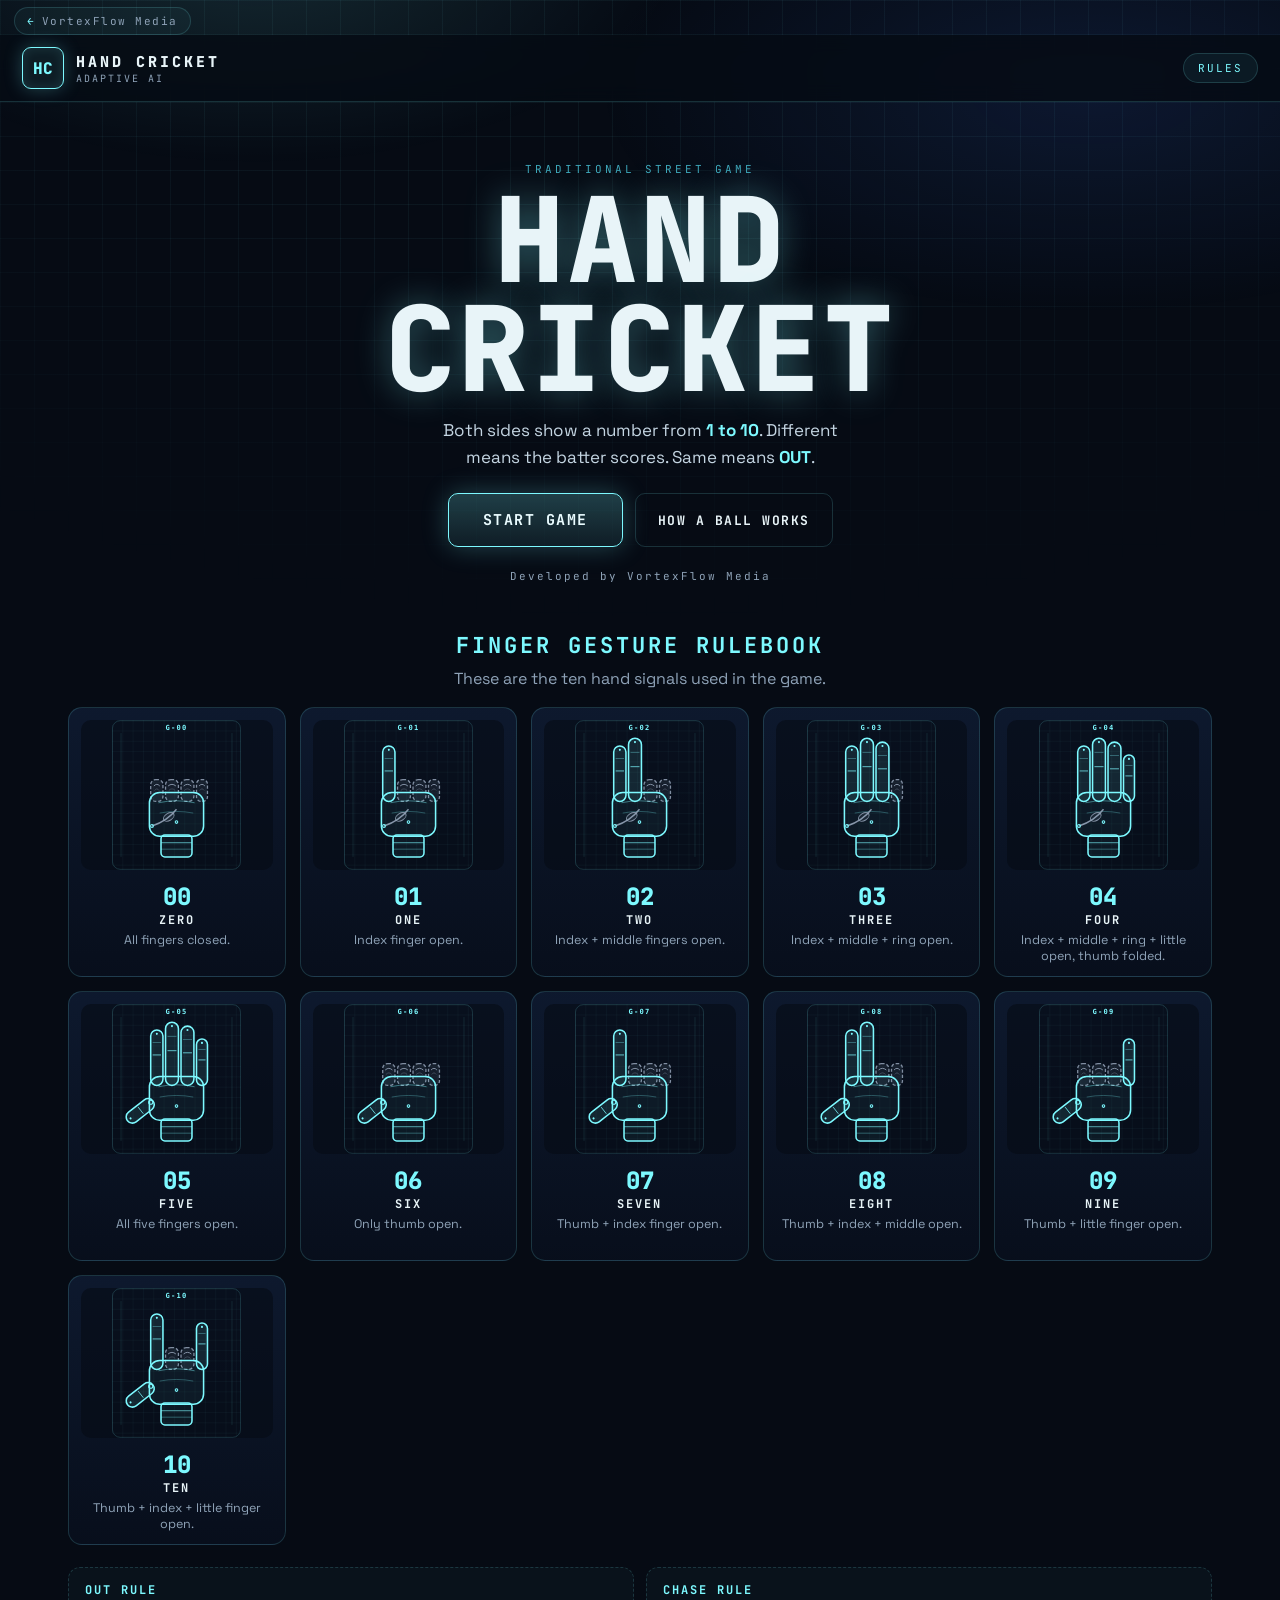
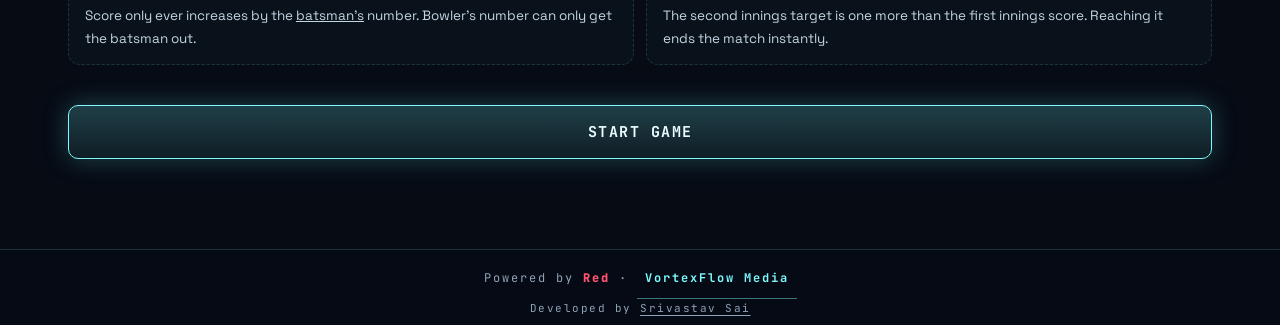
==== frontend/index.html @ c9e7da9a "se" ====
<!DOCTYPE html>
<html lang="en">
<head>
<meta charset="UTF-8" />
<meta name="viewport" content="width=device-width, initial-scale=1.0" />
<title>HAND CRICKET</title>
<link rel="stylesheet" href="css/style.css" />
<link rel="preconnect" href="https://fonts.googleapis.com">
<link href="https://fonts.googleapis.com/css2?family=Space+Grotesk:wght@400;500;700&family=JetBrains+Mono:wght@400;700;800&display=swap" rel="stylesheet">
</head>
<body>
<div class="site-strip" aria-label="VortexFlow Media website link">
  <a class="site-back" href="https://www.vortexflowmedia.site" target="_blank" rel="noopener noreferrer" aria-label="Back to VortexFlow Media website"><span class="site-back-arrow" aria-hidden="true">←</span><span class="site-back-text">VortexFlow Media</span></a>
</div>
<div class="bg-grid" aria-hidden="true"></div>
<div class="bg-glow" aria-hidden="true"></div>

<header class="topbar">
  <div class="brand">
    <div class="brand-mark">HC</div>
    <div>
      <div class="brand-title">HAND CRICKET</div>
      <div class="brand-sub">ADAPTIVE AI</div>
    </div>
  </div>
  <div class="phase-pill" id="phasePill">RULES</div>
</header>

<main class="shell">

  <!-- ============ RULES ============ -->
  <section id="screen-rules" class="screen active">
    <div class="hero">
      <div class="kicker">TRADITIONAL STREET GAME</div>
      <h1>HAND<br>CRICKET</h1>
      <p class="lede">Both sides show a number from <b>1 to 10</b>. Different means the batter scores. Same means <b class="out-word">OUT</b>.</p>
      <div class="hero-actions">
        <button id="btnStart" class="btn primary big">START GAME</button>
        <button id="btnHow" class="btn ghost">HOW A BALL WORKS</button>
      </div>
      <div class="dev-credit">Developed by VortexFlow Media</div>
      <div id="howStrip" class="how-strip hidden">
        <div class="how-card"><span>YOU 07</span><em>vs</em><span>CPU 03</span><b>+7 RUNS</b></div>
        <div class="how-card"><span>YOU 04</span><em>vs</em><span>CPU 09</span><b>+4 RUNS</b></div>
        <div class="how-card out"><span>YOU 05</span><em>vs</em><span>CPU 05</span><b>OUT</b></div>
      </div>
    </div>

    <div class="section-head">
      <h2>FINGER GESTURE RULEBOOK</h2>
      <p>These are the ten hand signals used in the game.</p>
    </div>
    <div id="rulebookGrid" class="rulebook"></div>

    <div class="rules-foot">
      <div class="rule-note"><b>OUT RULE</b><span>Score only ever increases by the <u>batsman's</u> number. Bowler's number can only get the batsman out.</span></div>
      <div class="rule-note"><b>CHASE RULE</b><span>The second innings target is one more than the first innings score. Reaching it ends the match instantly.</span></div>
    </div>
    <button id="btnStart2" class="btn primary big wide">START GAME</button>
  </section>

  <!-- ============ DIFFICULTY ============ -->
  <section id="screen-difficulty" class="screen">
    <div class="panel wide center">
      <div class="kicker">MATCH PROTOCOL</div>
      <h2 class="big-h">SELECT DIFFICULTY</h2>
      <p class="muted">The AI studies your completed balls only and adapts at the level you choose. One pick, locked for the whole match.</p>
      <div class="diff-grid">
        <button class="diff-card" data-difficulty="easy" type="button">
          <div class="diff-tier">EASY</div>
        </button>
        <button class="diff-card" data-difficulty="medium" type="button">
          <div class="diff-tier mid">MEDIUM</div>
        </button>
        <button class="diff-card" data-difficulty="hard" type="button">
          <div class="diff-tier hard">HARD</div>
        </button>
      </div>
      <p class="muted tiny">Still fallible by design. Difficulty stays locked for the whole match.</p>
      <button class="btn link" data-nav="rules">BACK TO RULEBOOK</button>
    </div>
  </section>

  <!-- ============ TOSS ============ -->
  <section id="screen-toss" class="screen">
    <div class="panel narrow center">
      <div class="kicker">MATCH PROTOCOL</div>
      <h2 class="big-h">TOSS</h2>
      <p class="muted">Call it. The coin decides who bats first.</p>
      <div class="coin-wrap">
        <div id="coin" class="coin"><div class="coin-face front">H</div><div class="coin-face back">T</div></div>
        <div id="coinLabel" class="coin-label">CALL HEADS OR TAILS</div>
      </div>
      <div class="row">
        <button class="btn toss" data-call="heads">HEADS</button>
        <button class="btn toss" data-call="tails">TAILS</button>
      </div>
      <button class="btn link" data-nav="rules">BACK TO RULEBOOK</button>
    </div>
  </section>

  <!-- ============ TOSS RESULT / DECISION ============ -->
  <section id="screen-decision" class="screen">
    <div class="panel narrow center">
      <div class="kicker">MATCH PROTOCOL</div>
      <h2 id="tossTitle" class="big-h">YOU WON THE TOSS</h2>
      <p id="tossDetail" class="muted">You called HEADS. Coin shows HEADS.</p>
      <div id="playerDecision" class="decision-block">
        <div class="kicker">WHAT DO YOU WANT TO DO?</div>
        <div class="row">
          <button id="btnBat" class="btn primary">BAT 🏏</button>
          <button id="btnBowl" class="btn primary alt">BOWL ⚾</button>
        </div>
      </div>
      <div id="computerDecision" class="decision-block hidden">
        <div id="computerDecisionText" class="cpu-decision">COMPUTER CHOOSES TO BAT</div>
        <button id="btnToMatch" class="btn primary big">ENTER THE ARENA</button>
      </div>
    </div>
  </section>

  <!-- ============ GAME ============ -->
  <section id="screen-game" class="screen">
    <div class="score-strip">
      <div class="score-card you">
        <label>YOUR SCORE</label>
        <div class="score-num" id="youScore">0<span class="wkts">/ 0</span></div>
        <div class="role-tag" id="youRole">BATTING</div>
      </div>
      <div class="score-mid">
        <div class="mid-row"><span>INNINGS</span><b id="mInnings">1</b></div>
        <div class="mid-row target"><span>TARGET</span><b id="mTarget">•</b></div>
        <div class="mid-row"><span>LAST BALL</span><b id="mLast">•</b></div>
        <div class="mid-row"><span>BALL</span><b id="mBall">0</b></div>
        <div class="mid-row ai"><span>AI DIFFICULTY</span><b id="mDiff">MEDIUM</b></div>
      </div>
      <div class="score-card cpu">
        <label>COMPUTER SCORE</label>
        <div class="score-num" id="cpuScore">0<span class="wkts">/ 0</span></div>
        <div class="role-tag" id="cpuRole">BOWLING</div>
      </div>
    </div>

    <div class="arena-wrap">
      <div class="arena">
        <div class="duel">
          <div class="duelist">
            <label>YOU <span id="youBatBowlTag">BAT</span></label>
            <div class="move-card"><img id="youHand" src="assets/gestures/gesture-1.svg" alt="your move"/><span id="youNum">•</span></div>
          </div>
          <div class="vs">VS</div>
          <div class="duelist">
            <label>COMPUTER <span id="cpuBatBowlTag">BOWL</span></label>
            <div class="move-card cpu"><img id="cpuHand" src="assets/gestures/gesture-1.svg" alt="computer move"/><span id="cpuNum">•</span></div>
          </div>
        </div>
        <div id="resultFlash" class="result-flash">AWAITING FIRST BALL</div>
        <div id="aiStatus" class="ai-status">AI STANDBY</div>
        <div id="chaseBar" class="chase hidden"><div id="chaseFill"></div><span id="chaseText"></span></div>
      </div>
    </div>

    <div id="camPanel" class="cam-panel hidden">
      <div class="cam-top">
        <div class="cam-title">Camera Mode</div>
        <button id="btnCamBack" class="btn ghost small" type="button">Back to Click Mode</button>
      </div>
      <div class="cam-body">
        <div class="cam-video-wrap">
          <video id="camVideo" playsinline muted></video>
          <canvas id="camOverlay"></canvas>
        </div>
        <div class="cam-status">
          <div id="camHandStatus" class="cam-line">Show your hand</div>
          <div id="camGestureStatus" class="cam-line big">Seen: •</div>
          <div class="cam-progress"><div id="camConfirmFill"></div></div>
          <div id="camConfirmStatus" class="cam-line muted">Ready</div>
          <div id="camError" class="cam-error hidden"></div>
        </div>
      </div>
    </div>
    <div class="pad-head">
      <h3 id="promptLine">Choose your number</h3>
      <button id="btnCamera" class="btn ghost small cam-toggle" type="button">📷 Play with Camera</button>
    </div>
    <div id="movePad" class="move-pad"></div>
    <aside class="history below-pad">
      <h3>BALL HISTORY</h3>
      <ol id="historyList"><li class="empty">No balls yet.</li></ol>
    </aside>
  </section>

  <!-- ============ INNINGS BREAK ============ -->
  <section id="screen-break" class="screen">
    <div class="panel narrow center">
      <div class="kicker">INNINGS BREAK</div>
      <h2 class="big-h">INNINGS 1 COMPLETE</h2>
      <div class="break-scores">
        <div><label>YOU</label><b id="breakYou">0</b></div>
        <div class="tgt"><label>TARGET</label><b id="breakTarget">•</b></div>
        <div><label>COMPUTER</label><b id="breakCpu">0</b></div>
      </div>
      <p id="breakText" class="muted"></p>
      <button id="btnInnings2" class="btn primary big">START CHASE</button>
    </div>
  </section>

  <!-- ============ RESULT ============ -->
  <section id="screen-result" class="screen">
    <div class="panel narrow center">
      <div class="kicker">FULL TIME</div>
      <h2 class="big-h">FINAL SCORE</h2>
      <div id="winnerBanner" class="winner">YOU WIN</div>
      <div class="break-scores">
        <div><label>PLAYER</label><b id="finalYou">0</b></div>
        <div><label>COMPUTER</label><b id="finalCpu">0</b></div>
      </div>
      <p id="winMargin" class="muted"></p>
      <ol id="finalHistory" class="mini-history"></ol>
      <button id="btnAgain" class="btn primary big">PLAY AGAIN</button>
      <button class="btn link" data-nav="rules">REVIEW RULEBOOK</button>
    </div>
  </section>

</main>

<footer class="brand-foot" aria-label="Site credit">
  <p class="foot-main">Powered by <span class="red-word">Red</span> · <a href="https://www.vortexflowmedia.site" target="_blank" rel="noopener noreferrer">VortexFlow Media</a></p>
  <p class="foot-dev">Developed by <u>Srivastav Sai</u></p>
</footer>

<script src="js/input-provider.js"></script>
<script src="js/ai-engine.js"></script>
<script src="js/game.js"></script>
<script src="js/ui.js"></script>
<script src="js/hand-gestures.js"></script>
<script src="js/camera-input.js"></script>
<script src="js/app.js"></script>
</body>
</html>
---- frontend/css/style.css ----
/* Hand Cricket. Futuristic blueprint scoreboard plus adaptive AI chrome. */
:root{
  --bg:#060b14; --panel:#0b1424; --panel2:#0e1a2f;
  --line:rgba(125,249,255,.16); --cyan:#7df9ff; --cyan-dim:#3fa9bc;
  --amber:#fbbf24; --red:#ff5470; --green:#4ade80;
  --txt:#e8f4f8; --muted:#8fa3b8;
  --mono:'JetBrains Mono',ui-monospace,monospace;
  --sans:'Space Grotesk',system-ui,sans-serif;
}
*{box-sizing:border-box;-webkit-tap-highlight-color:transparent}
html,body{margin:0;padding:0}
html{-webkit-tap-highlight-color:transparent}
body{-webkit-tap-highlight-color:transparent}
button,a,.pad-btn,.diff-card,.g-card,.move-card{
  -webkit-tap-highlight-color:transparent;
  -webkit-touch-callout:none;
  user-select:none;
  -webkit-user-select:none;
}
button:focus{outline:none}
img{
  -webkit-tap-highlight-color:transparent;
  user-select:none;
  -webkit-user-select:none;
  -webkit-user-drag:none;
}
/* NOTE: no blanket overflow-x hiding here on purpose. Every component below
   is sized to fit its viewport, so nothing may extend past the screen edge. */
body{background:var(--bg);color:var(--txt);font-family:var(--sans);min-height:100vh}
img,svg{max-width:100%}
/* Grid/flex children must be allowed to shrink instead of forcing their
   track wider than the viewport (classic overflow root cause). */
.score-strip>*,.arena-wrap>*,.duel>*,.break-scores>*,.diff-grid>*,.rules-foot>*,.topbar>*,.rulebook>*,.move-pad>*,.row>*,.cam-panel>*,.cam-body>*,.cam-status>*,.cam-top>*,.site-strip>*,.hero>*,.brand-foot>*{min-width:0;max-width:100%}
/* Top-left website redirect. Subtle strip, always left aligned. */
.site-strip{position:relative;z-index:6;display:flex;justify-content:flex-start;align-items:center;
  padding:7px 14px 0;background:transparent;max-width:100%}
.site-back{display:inline-flex;align-items:center;gap:6px;max-width:100%;
  font-family:var(--mono);font-size:11px;letter-spacing:1.5px;text-decoration:none;
  color:var(--muted);border:1px solid var(--line);border-radius:999px;
  padding:6px 12px;background:rgba(125,249,255,.04);
  white-space:nowrap;overflow:hidden;text-overflow:ellipsis;
  touch-action:manipulation;-webkit-tap-highlight-color:transparent;user-select:none;-webkit-user-select:none}
.site-back:hover,.site-back:focus-visible{color:var(--cyan);border-color:var(--cyan);outline:none}
.site-back:focus-visible{outline:1px solid var(--cyan);outline-offset:2px}
.site-back-arrow{color:var(--cyan);flex:none}
/* Hero subtext kept to roughly two lines. Balanced wrapping. */
.lede{max-width:540px;text-wrap:balance}
/* Developer credit below the main introductory content. */
.dev-credit{margin:4px auto 0;font-family:var(--mono);font-size:11px;letter-spacing:2px;color:var(--muted)}
/* Touch-first controls. Fast tap, no highlight, no selection. */
button,a,.pad-btn,.diff-card,.g-card,.move-card,.site-back{
  touch-action:manipulation}
.bg-grid{position:fixed;inset:0;pointer-events:none;z-index:0;
  background-image:linear-gradient(rgba(125,249,255,.05) 1px,transparent 1px),linear-gradient(90deg,rgba(125,249,255,.05) 1px,transparent 1px);
  background-size:34px 34px;
  mask-image:radial-gradient(ellipse 90% 70% at 50% 0%,#000 40%,transparent 100%);}
.bg-glow{position:fixed;inset:0;pointer-events:none;z-index:0;
  background:radial-gradient(600px 300px at 20% -5%,rgba(125,249,255,.12),transparent 70%),radial-gradient(700px 320px at 85% 10%,rgba(64,120,255,.12),transparent 70%);}
.topbar{position:sticky;top:0;z-index:5;display:flex;justify-content:space-between;align-items:center;
  padding:12px 22px;border-bottom:1px solid var(--line);background:rgba(6,11,20,.82);backdrop-filter:blur(10px)}
.brand{display:flex;gap:12px;align-items:center}
.brand-mark{width:42px;height:42px;display:grid;place-items:center;font-family:var(--mono);font-weight:800;
  border:1px solid var(--cyan);color:var(--cyan);border-radius:9px;background:rgba(125,249,255,.07);
  box-shadow:0 0 18px rgba(125,249,255,.25),inset 0 0 12px rgba(125,249,255,.12)}
.brand-title{font-family:var(--mono);font-weight:800;letter-spacing:3px;font-size:15px}
.brand-sub{font-family:var(--mono);font-size:10px;letter-spacing:2px;color:var(--muted)}
.phase-pill{font-family:var(--mono);font-size:11px;letter-spacing:2px;color:var(--cyan);
  border:1px solid var(--line);padding:7px 14px;border-radius:999px;background:rgba(125,249,255,.06)}
.shell{position:relative;z-index:1;max-width:1180px;margin:0 auto;padding:26px 18px 90px}
.screen{display:none;animation:fadeUp .45s ease}
.screen.active{display:block}
@keyframes fadeUp{from{opacity:0;transform:translateY(14px)}to{opacity:1;transform:none}}
.kicker{font-family:var(--mono);font-size:11px;letter-spacing:3px;color:var(--cyan-dim)}
.hero{text-align:center;padding:34px 10px 10px}
.hero h1{font-family:var(--mono);font-weight:800;font-size:clamp(44px,15vw,118px);line-height:.92;margin:10px 0 14px;
  letter-spacing:2px;text-shadow:0 0 34px rgba(125,249,255,.35);overflow-wrap:break-word}
.lede{max-width:640px;margin:0 auto;color:#c4d5e2;font-size:clamp(15px,4vw,17px);line-height:1.6}
.lede b{color:var(--cyan)} .out-word{color:var(--red)}
.hero-actions{display:flex;gap:12px;justify-content:center;margin:22px 0;flex-wrap:wrap}
.btn{font-family:var(--mono);font-weight:700;letter-spacing:1.5px;cursor:pointer;border-radius:10px;
  border:1px solid var(--line);background:rgba(125,249,255,.05);color:var(--txt);padding:13px 22px;font-size:13px;
  max-width:100%;transition:transform .15s ease,box-shadow .2s ease,background .2s ease}
.btn:hover{transform:translateY(-1px);box-shadow:0 6px 24px rgba(125,249,255,.18)}
.btn:active{transform:translateY(1px)}
.btn.primary{background:linear-gradient(180deg,rgba(125,249,255,.22),rgba(125,249,255,.08));border-color:var(--cyan);color:#06121c;color:#eafcff;
  box-shadow:0 0 26px rgba(125,249,255,.25)}
.btn.primary.alt{border-color:var(--amber);box-shadow:0 0 26px rgba(251,191,36,.22)}
.btn.big{font-size:15px;padding:16px 34px}
.btn.wide{width:100%;margin-top:18px}
.btn.ghost{background:transparent}
.btn.link{background:none;border:none;color:var(--muted);text-decoration:underline;text-underline-offset:4px}
.btn.toss{font-size:clamp(15px,4.5vw,18px);flex:1 1 130px;min-width:0;max-width:260px;padding:18px 12px}
.btn:disabled{opacity:.45;cursor:not-allowed;transform:none;box-shadow:none}
.how-strip{display:flex;gap:10px;justify-content:center;flex-wrap:wrap;margin-top:8px}
.how-strip.hidden{display:none}
.how-card{border:1px solid var(--line);border-radius:10px;padding:10px 16px;font-family:var(--mono);font-size:12px;background:rgba(11,20,36,.8)}
.how-card em{color:var(--muted);font-style:normal;margin:0 8px}
.how-card b{color:var(--green);margin-left:8px}
.how-card.out b{color:var(--red)}
.section-head{text-align:center;margin:38px 0 18px}
.section-head h2{font-family:var(--mono);letter-spacing:3px;font-size:clamp(17px,5vw,22px);margin:0 0 8px;color:var(--cyan);overflow-wrap:break-word}
.section-head p{color:var(--muted);max-width:640px;margin:0 auto}
.rulebook{display:grid;grid-template-columns:repeat(auto-fill,minmax(min(195px,100%),1fr));gap:14px}
.g-card{border:1px solid var(--line);border-radius:14px;background:linear-gradient(180deg,rgba(14,26,47,.95),rgba(8,15,28,.95));
  padding:12px;text-align:center;position:relative;overflow:hidden;transition:transform .18s ease,box-shadow .25s ease}
.g-card:hover{transform:translateY(-3px);box-shadow:0 12px 34px rgba(125,249,255,.16)}
.g-card img{width:100%;height:150px;object-fit:contain;border-radius:10px;background:rgba(6,11,20,.6)}
.g-num{font-family:var(--mono);font-weight:800;font-size:24px;color:var(--cyan);margin-top:6px}
.g-name{font-family:var(--mono);font-size:12px;letter-spacing:2px;font-weight:700}
.g-desc{color:var(--muted);font-size:12.5px;margin-top:4px;min-height:32px}
.rules-foot{display:grid;grid-template-columns:repeat(auto-fit,minmax(min(240px,100%),1fr));gap:12px;margin:22px 0}
.rule-note{border:1px dashed var(--line);border-radius:12px;padding:14px 16px;background:rgba(125,249,255,.03)}
.rule-note b{display:block;font-family:var(--mono);letter-spacing:2px;font-size:12px;color:var(--cyan);margin-bottom:6px}
.rule-note span{color:#c4d5e2;font-size:13.5px;line-height:1.55}
.panel{border:1px solid var(--line);border-radius:18px;background:linear-gradient(180deg,rgba(14,26,47,.96),rgba(8,15,28,.96));
  padding:clamp(20px,5vw,34px) clamp(14px,4.5vw,30px);box-shadow:0 24px 80px rgba(0,0,0,.5);max-width:100%}
.panel.narrow{max-width:560px;margin:30px auto}
.center{text-align:center}
.big-h{font-family:var(--mono);font-size:clamp(24px,7.5vw,46px);letter-spacing:2px;margin:8px 0;overflow-wrap:break-word}
.muted{color:var(--muted)}
.row{display:flex;gap:12px;justify-content:center;flex-wrap:wrap;margin:18px 0}
.coin-wrap{display:grid;place-items:center;margin:24px 0;max-width:100%}
.coin{width:130px;height:130px;position:relative;transform-style:preserve-3d;transition:transform 1s}
.coin.flipping{animation:flip 1.1s cubic-bezier(.2,.7,.3,1)}
@keyframes flip{0%{transform:rotateY(0) translateY(0)}40%{transform:rotateY(720deg) translateY(-26px)}100%{transform:rotateY(1440deg) translateY(0)}}
.coin-face{position:absolute;inset:0;border-radius:50%;display:grid;place-items:center;font-family:var(--mono);
  font-size:54px;font-weight:800;border:2px solid var(--cyan);backface-visibility:hidden;
  background:radial-gradient(circle at 35% 30%,rgba(125,249,255,.35),rgba(10,20,36,.95) 65%);color:var(--cyan);
  box-shadow:0 0 34px rgba(125,249,255,.35),inset 0 0 24px rgba(125,249,255,.15)}
.coin-face.back{transform:rotateY(180deg)}
.coin-label{margin-top:14px;font-family:var(--mono);letter-spacing:2px;font-size:clamp(10px,3.2vw,12px);color:var(--cyan);overflow-wrap:break-word}
.decision-block{margin-top:10px;max-width:100%}
.cpu-decision{font-family:var(--mono);letter-spacing:1px;font-size:clamp(11px,3.4vw,13px);border:1px solid var(--amber);color:var(--amber);
  border-radius:10px;padding:14px;margin:14px 0;background:rgba(251,191,36,.06);overflow-wrap:break-word}
.hidden{display:none!important}
/* scoreboard */
.score-strip{display:grid;grid-template-columns:1fr auto 1fr;gap:12px;margin-bottom:14px}
.score-card{border:1px solid var(--line);border-radius:14px;padding:14px 18px;background:linear-gradient(180deg,rgba(14,26,47,.95),rgba(8,15,28,.95));position:relative}
.score-card.you{box-shadow:inset 3px 0 0 var(--green)}
.score-card.cpu{box-shadow:inset -3px 0 0 var(--amber);text-align:right}
.score-card label{font-family:var(--mono);font-size:11px;letter-spacing:2.5px;color:var(--muted)}
.score-num{font-family:var(--mono);font-weight:800;font-size:clamp(30px,5vw,46px);line-height:1}
.score-num .wkts{font-size:.5em;color:var(--muted)}
.role-tag{display:inline-block;margin-top:8px;font-family:var(--mono);font-size:10px;letter-spacing:2px;
  padding:4px 10px;border-radius:999px;border:1px solid var(--green);color:var(--green)}
.score-card.cpu .role-tag{border-color:var(--amber);color:var(--amber)}
.role-tag.bowling{border-color:var(--cyan-dim);color:var(--cyan)}
.score-mid{border:1px solid var(--line);border-radius:14px;padding:12px 18px;background:rgba(6,11,20,.7);
  display:grid;gap:6px;min-width:210px;font-family:var(--mono)}
.mid-row{display:flex;justify-content:space-between;gap:12px;font-size:12px;letter-spacing:1.5px;color:var(--muted)}
.mid-row b{color:var(--txt);text-align:right;overflow-wrap:anywhere} .mid-row.target b{color:var(--amber);font-size:15px}
/* arena. Single column. History lives below the number pad. */
.arena-wrap{display:grid;grid-template-columns:1fr;gap:12px}
.arena{border:1px solid var(--line);border-radius:16px;padding:22px;background:
  radial-gradient(500px 200px at 50% 0%,rgba(125,249,255,.08),transparent 70%),linear-gradient(180deg,rgba(14,26,47,.95),rgba(8,15,28,.95))}
.duel{display:grid;grid-template-columns:1fr auto 1fr;align-items:center;gap:10px}
.duelist{text-align:center}
.duelist label{font-family:var(--mono);font-size:11px;letter-spacing:2px;color:var(--muted)}
.duelist label span{color:var(--cyan);border:1px solid var(--line);padding:1px 7px;border-radius:999px;margin-left:6px}
.move-card{margin:10px auto 0;width:min(220px,100%);border:1px solid var(--line);border-radius:14px;background:rgba(6,11,20,.7);
  padding:10px;position:relative}
.move-card img{width:100%;height:150px;object-fit:contain}
.move-card span{position:absolute;right:10px;bottom:8px;font-family:var(--mono);font-weight:800;font-size:30px;color:var(--cyan);
  text-shadow:0 0 16px rgba(125,249,255,.6)}
.move-card.cpu span{color:var(--amber);text-shadow:0 0 16px rgba(251,191,36,.5)}
.move-card.reveal{animation:pop .35s ease}
@keyframes pop{0%{transform:scale(.92);opacity:.4}100%{transform:scale(1);opacity:1}}
.vs{font-family:var(--mono);font-weight:800;font-size:22px;color:var(--muted);border:1px dashed var(--line);
  width:64px;height:64px;display:grid;place-items:center;border-radius:50%}
.result-flash{margin:18px auto 0;text-align:center;font-family:var(--mono);font-weight:800;letter-spacing:clamp(1px,.8vw,3px);font-size:clamp(18px,5.5vw,34px);
  min-height:48px;color:var(--green);text-shadow:0 0 24px rgba(74,222,128,.4);overflow-wrap:break-word}
.result-flash.out{color:var(--red);text-shadow:0 0 30px rgba(255,84,112,.6);animation:outShake .5s ease}
@keyframes outShake{0%,100%{transform:none}20%{transform:translateX(-8px) scale(1.06)}40%{transform:translateX(8px)}60%{transform:translateX(-5px)}80%{transform:translateX(5px)}}
.result-flash.runs{animation:riseFade .8s ease}
@keyframes riseFade{0%{transform:translateY(10px);opacity:0}100%{transform:none;opacity:1}}
.chase{margin-top:12px;height:30px;border:1px solid var(--line);border-radius:999px;position:relative;overflow:hidden;background:rgba(6,11,20,.7)}
.chase div{position:absolute;inset:0;width:0%;background:linear-gradient(90deg,rgba(251,191,36,.5),rgba(251,191,36,.15));transition:width .5s ease}
.chase span{position:absolute;inset:0;display:grid;place-items:center;text-align:center;font-family:var(--mono);font-size:clamp(9px,2.8vw,11px);letter-spacing:1px;padding:0 8px}
.history{border:1px solid var(--line);border-radius:16px;padding:16px;background:rgba(8,15,28,.9);max-height:420px;overflow:auto;min-width:0}
.history.below-pad{margin-top:14px;max-height:240px}
.history h3{font-family:var(--mono);font-size:12px;letter-spacing:3px;color:var(--cyan);margin:0 0 10px}
.history ol{list-style:none;margin:0;padding:0;display:grid;gap:8px;font-family:var(--mono);font-size:12px}
.history li{border:1px solid var(--line);border-radius:9px;padding:8px 10px;background:rgba(125,249,255,.03);overflow-wrap:anywhere}
.history li b.out{color:var(--red)} .history li b.runs{color:var(--green)}
.history li.empty{color:var(--muted);border-style:dashed}
/* pad */
.pad-head{text-align:center;margin:20px 0 12px}
.pad-head h3{font-family:var(--mono);letter-spacing:1px;margin:6px 0 0;font-size:clamp(14px,4.2vw,18px);overflow-wrap:break-word}
.move-pad{display:grid;grid-template-columns:repeat(auto-fill,minmax(min(104px,100%),1fr));gap:10px}
.pad-btn{border:1px solid var(--line);border-radius:12px;background:linear-gradient(180deg,rgba(20,34,58,.95),rgba(10,18,33,.95));
  padding:8px 6px 10px;cursor:pointer;text-align:center;transition:transform .12s ease,box-shadow .2s,border-color .2s;color:var(--txt);
  min-width:0;min-height:48px}
.pad-btn:hover{border-color:var(--cyan);box-shadow:0 8px 26px rgba(125,249,255,.18);transform:translateY(-2px)}
.pad-btn img{width:100%;height:74px;object-fit:contain;pointer-events:none}
.pad-btn b{display:block;font-family:var(--mono);font-size:17px;color:var(--cyan)}
.pad-btn small{display:block;font-size:10px;color:var(--muted);white-space:nowrap;overflow:hidden;text-overflow:ellipsis}
.pad-btn.locked{opacity:.4;pointer-events:none}
/* Camera mode. Compact vertical layer above Choose Your Number:
   Camera Preview -> Camera Status/Confirmation -> Choose Your Number. */
.cam-toggle{margin-top:10px}
.btn.small{padding:9px 14px;font-size:11px}
.cam-panel{border:1px solid var(--line);border-radius:14px;background:rgba(6,11,20,.7);
  padding:14px;margin:12px 0 4px;min-width:0;max-width:100%}
.cam-top{display:flex;justify-content:space-between;align-items:center;gap:10px;flex-wrap:wrap;margin-bottom:10px}
.cam-title{font-family:var(--mono);font-size:12px;letter-spacing:2px;color:var(--cyan)}
.cam-body{display:grid;grid-template-columns:1fr;gap:10px;align-items:start;min-width:0}
.cam-video-wrap{position:relative;border:1px solid var(--line);border-radius:12px;overflow:hidden;
  background:rgba(6,11,20,.9);aspect-ratio:4/3;width:min(100%,400px,calc(38vh * 1.3333));margin:0 auto;min-width:0}
.cam-video-wrap video{width:100%;height:100%;object-fit:cover;display:block;transform:scaleX(-1)}
.cam-video-wrap canvas{position:absolute;inset:0;width:100%;height:100%;pointer-events:none}
.cam-status{display:grid;gap:6px;min-width:0;max-width:560px;width:100%;margin:0 auto;text-align:center}
.cam-line{font-family:var(--mono);font-size:12px;letter-spacing:1.5px;color:var(--txt);overflow-wrap:break-word}
.cam-line.big{font-size:clamp(15px,4.5vw,20px);font-weight:800;color:var(--cyan)}
.cam-line.muted{color:var(--muted)}
.cam-progress{height:10px;border:1px solid var(--line);border-radius:999px;overflow:hidden;background:rgba(6,11,20,.7)}
.cam-progress div{height:100%;width:0%;background:linear-gradient(90deg,rgba(125,249,255,.6),rgba(74,222,128,.6));transition:width .15s ease}
.cam-error{font-family:var(--mono);font-size:12px;letter-spacing:1px;color:var(--red);
  border:1px solid rgba(255,84,112,.4);border-radius:10px;padding:10px 12px;background:rgba(255,84,112,.06);overflow-wrap:break-word}
/* key press flash. Fires on keyboard input. No visible key labels remain. */
.pad-btn.kbd-hit{border-color:var(--cyan);box-shadow:0 0 0 2px rgba(125,249,255,.55),0 0 22px rgba(125,249,255,.35)}
/* visible keyboard focus on every control */
.btn:focus-visible,.pad-btn:focus-visible,.diff-card:focus-visible,.brand-foot a:focus-visible{
  outline:2px solid var(--cyan);outline-offset:2px}
@media(prefers-reduced-motion:reduce){
  .pad-btn.kbd-hit{box-shadow:0 0 0 2px rgba(125,249,255,.55)}
}
.break-scores{display:grid;grid-template-columns:1fr 1fr 1fr;gap:10px;margin:20px 0}
.break-scores div{border:1px solid var(--line);border-radius:12px;padding:14px 8px;background:rgba(6,11,20,.6);min-width:0}
.break-scores label{font-family:var(--mono);font-size:10px;letter-spacing:1px;color:var(--muted);overflow-wrap:break-word}
.break-scores b{display:block;font-family:var(--mono);font-size:clamp(20px,7vw,34px);margin-top:4px;overflow-wrap:anywhere}
.break-scores .tgt b{color:var(--amber)}
.winner{font-family:var(--mono);font-weight:800;font-size:clamp(24px,8.5vw,54px);letter-spacing:2px;margin:10px 0;
  color:var(--green);text-shadow:0 0 34px rgba(74,222,128,.45);overflow-wrap:break-word}
.winner.lose{color:var(--red);text-shadow:0 0 34px rgba(255,84,112,.45)}
.mini-history{list-style:none;margin:14px 0;padding:0;display:flex;flex-wrap:wrap;gap:6px;justify-content:center;font-family:var(--mono);font-size:11px}
.mini-history li{border:1px solid var(--line);padding:5px 9px;border-radius:999px;background:rgba(125,249,255,.04)}
/* brand footer. */
.brand-foot{position:relative;z-index:1;text-align:center;background:rgba(6,11,20,.65);
  border-top:1px solid var(--line);padding:8px 16px calc(10px + env(safe-area-inset-bottom,0px))}
.brand-foot p{margin:0;font-family:var(--mono);font-size:12px;letter-spacing:2px;color:var(--muted)}
.brand-foot .foot-main{overflow-wrap:break-word}
.brand-foot a{display:inline-block;color:var(--cyan);font-weight:700;letter-spacing:2px;text-decoration:none;
  border-bottom:1px solid rgba(125,249,255,.45);padding:12px 8px;transition:text-shadow .2s ease,border-color .2s ease}
.brand-foot a:hover,.brand-foot a:focus-visible{text-shadow:0 0 18px rgba(125,249,255,.8);border-bottom-color:var(--cyan);outline:none}
.brand-foot a:focus-visible{outline:1px solid var(--cyan);outline-offset:3px;border-radius:4px}
.brand-foot .red-word{color:var(--red);font-weight:800;letter-spacing:2px}
.brand-foot .foot-dev{margin-top:2px;font-size:11px;letter-spacing:1.5px;color:var(--muted)}
.brand-foot .foot-dev u{text-underline-offset:3px;color:var(--muted)}
/* difficulty select. Names only, identity kept via tier colour. */
.panel.wide{max-width:920px;margin:30px auto}
.diff-grid{display:grid;grid-template-columns:repeat(3,1fr);gap:14px;margin:24px 0 10px}
.diff-card{cursor:pointer;text-align:center;color:var(--txt);border:1px solid var(--line);border-radius:16px;
  background:linear-gradient(180deg,rgba(20,34,58,.95),rgba(10,18,33,.95));padding:22px 20px;
  transition:transform .15s ease,box-shadow .25s ease,border-color .2s ease;font-family:var(--sans)}
.diff-card:hover{transform:translateY(-3px);border-color:var(--cyan);box-shadow:0 14px 40px rgba(125,249,255,.16)}
.diff-card.selected{border-color:var(--green);box-shadow:0 0 0 1px var(--green),0 14px 40px rgba(74,222,128,.18)}
.diff-tier{font-family:var(--mono);font-weight:800;font-size:30px;letter-spacing:3px;color:var(--green)}
.diff-tier.mid{color:var(--cyan)} .diff-tier.hard{color:var(--red)}
.tiny{font-size:12px}
/* match AI chrome */
.mid-row.ai b{color:var(--red);font-size:13px}
.ai-status{margin:10px auto 0;text-align:center;font-family:var(--mono);font-size:11px;letter-spacing:2.5px;
  color:var(--cyan-dim);min-height:18px;animation:aiPulse 1.6s ease-in-out infinite}
.ai-status.pattern{color:var(--amber);text-shadow:0 0 14px rgba(251,191,36,.5)}
@keyframes aiPulse{0%,100%{opacity:.65}50%{opacity:1}}
@media(max-width:860px){
  .diff-grid{grid-template-columns:1fr;gap:8px;margin:16px 0 8px}
  .diff-card{padding:12px 14px;min-height:52px}
  .diff-tier{font-size:20px;letter-spacing:2px}
  .score-strip{grid-template-columns:1fr 1fr}
  .score-mid{grid-column:1/-1;grid-template-columns:1fr 1fr;order:3}
  .move-pad{grid-template-columns:repeat(5,1fr)}
  .pad-btn img{height:56px}
  .shell{padding:20px 14px 70px}
  .history.below-pad{max-height:220px}
  .cam-panel{padding:12px}
  .cam-body{gap:8px}
  .cam-video-wrap{width:min(100%,380px,calc(34vh * 1.3333))}
}
/* ============ MOBILE PORTRAIT: native, compact, camera-first ============
   Score (top) + camera (bottom) share visual weight ~50/50.
   Camera keeps its 4/3 ratio. Nothing is stretched or squashed. */
@media(max-width:600px){
  .site-strip{padding:6px 10px 0}
  .site-back{font-size:10px;padding:8px 12px;min-height:36px}
  .topbar{padding:10px 12px;gap:8px}
  .brand{gap:8px}
  .brand-mark{width:34px;height:34px;font-size:13px;flex:none}
  .brand-title{font-size:12px;letter-spacing:2px;white-space:nowrap}
  .brand-sub{display:none}
  .phase-pill{font-size:9px;letter-spacing:1px;padding:5px 10px;white-space:nowrap}
  .kicker{letter-spacing:2px}
  .brand-foot p{font-size:11px}
  .brand-foot .foot-dev{font-size:10px}
  .brand-foot a{padding:10px 8px}
  .dev-credit{font-size:10px}
  .lede{font-size:14.5px;line-height:1.55}
  /* compact difficulty: tight but tappable */
  .panel.wide{margin:20px auto}
  .diff-grid{gap:8px;margin:14px 0 8px}
  .diff-card{padding:12px 10px;min-height:52px;border-radius:12px}
  .diff-tier{font-size:19px;letter-spacing:2px}
  /* finger gesture rulebook: compact 3 column mobile grid */
  .rulebook{grid-template-columns:repeat(3,1fr);gap:8px}
  .g-card{padding:8px 6px;border-radius:10px}
  .g-card:hover{transform:none;box-shadow:none}
  .g-card img{height:62px}
  .g-num{font-size:16px;margin-top:4px}
  .g-name{font-size:10px;letter-spacing:1px}
  .g-desc{display:none}
  .section-head{margin:26px 0 12px}
  .rules-foot{margin:14px 0}
  .rule-note{padding:12px}
  /* game: tighter vertical rhythm on phones */
  .btn.small{padding:10px 14px;font-size:11px;min-height:40px}
  .cam-toggle{margin-top:8px}
}
@media(max-width:560px){
  .shell{padding:14px 10px 56px}
  .hero{padding:20px 4px 6px}
  .hero-actions{margin:16px 0 8px}
  .hero-actions .btn.big{padding:14px 24px;font-size:14px}
  .score-strip{gap:8px;margin-bottom:10px}
  .score-card{padding:10px 8px}
  .score-card label{font-size:9px;letter-spacing:1.5px;overflow-wrap:break-word}
  .score-num{font-size:clamp(24px,8.5vw,32px)}
  .score-mid{padding:10px 12px;min-width:0;gap:4px}
  .mid-row{font-size:11px;letter-spacing:1px}
  .arena{padding:12px 10px}
  .duel{gap:6px}
  .vs{width:48px;height:48px;font-size:15px;flex:none}
  .duelist label{font-size:10px;letter-spacing:1px}
  .duelist label span{margin-left:4px;padding:1px 5px}
  .move-card{padding:8px 6px}
  .move-card span{font-size:22px;right:8px;bottom:6px}
  .result-flash{min-height:36px;font-size:clamp(16px,5vw,24px)}
  .ai-status{font-size:10px;letter-spacing:2px;min-height:16px}
  .history{padding:12px}
  .history.below-pad{margin-top:10px;max-height:160px}
  .history ol{font-size:11px}
  .pad-head{margin:12px 0 8px}
  .cam-panel{padding:10px 8px;margin:10px 0 2px}
  .cam-top{gap:8px;margin-bottom:8px}
  .cam-video-wrap{width:min(100%,340px,calc(32vh * 1.3333));aspect-ratio:4/3}
  .cam-video-wrap video{object-fit:cover}
  .cam-status{gap:5px;max-width:100%}
  .cam-line{font-size:11px}
  .cam-line.big{font-size:16px}
  .cam-progress{height:8px}
  .cam-error{font-size:11px;padding:8px 10px}
  .break-scores{gap:6px}
  .break-scores div{padding:10px 4px}
  .panel.narrow{margin:20px auto}
  /* keep rulebook at 3 columns on the smallest phones */
  .rulebook{grid-template-columns:repeat(3,1fr);gap:6px}
  .g-card{padding:6px 4px}
  .g-card img{height:54px}
  .g-num{font-size:15px}
  .g-name{font-size:9px}
}
/* ---- Camera ON in portrait: balanced top/bottom halves ---- */
@media(max-width:600px) and (orientation:portrait){
  #screen-game.cam-on .score-strip,
  #screen-game:has(#camPanel:not(.hidden)) .score-strip{gap:8px;margin-bottom:8px}
  #screen-game.cam-on .score-card,
  #screen-game:has(#camPanel:not(.hidden)) .score-card{padding:10px 8px;border-radius:12px}
  #screen-game.cam-on .score-num,
  #screen-game:has(#camPanel:not(.hidden)) .score-num{font-size:clamp(22px,7.5vw,30px)}
  #screen-game.cam-on .role-tag,
  #screen-game:has(#camPanel:not(.hidden)) .role-tag{margin-top:6px;font-size:9px;padding:3px 8px}
  #screen-game.cam-on .score-mid,
  #screen-game:has(#camPanel:not(.hidden)) .score-mid{padding:8px 10px;gap:3px}
  #screen-game.cam-on .mid-row,
  #screen-game:has(#camPanel:not(.hidden)) .mid-row{font-size:10px}
  #screen-game.cam-on .arena,
  #screen-game:has(#camPanel:not(.hidden)) .arena{padding:10px 8px}
  #screen-game.cam-on .move-card img,
  #screen-game:has(#camPanel:not(.hidden)) .move-card img{height:72px}
  #screen-game.cam-on .result-flash,
  #screen-game:has(#camPanel:not(.hidden)) .result-flash{min-height:32px;font-size:clamp(15px,4.6vw,22px);margin-top:10px}
  #screen-game.cam-on .ai-status,
  #screen-game:has(#camPanel:not(.hidden)) .ai-status{margin-top:6px;font-size:10px;min-height:15px}
  #screen-game.cam-on .chase,
  #screen-game:has(#camPanel:not(.hidden)) .chase{height:26px;margin-top:8px}
  #screen-game.cam-on .cam-panel,
  #screen-game:has(#camPanel:not(.hidden)) .cam-panel{padding:10px 8px;margin:8px 0 2px}
  #screen-game.cam-on .cam-video-wrap,
  #screen-game:has(#camPanel:not(.hidden)) .cam-video-wrap{
    width:min(100%,calc(42vh * 1.3333));max-width:100%;margin:0 auto;
    aspect-ratio:4/3;min-height:0}
  #screen-game.cam-on .cam-video-wrap video,
  #screen-game:has(#camPanel:not(.hidden)) .cam-video-wrap video{
    width:100%;height:100%;object-fit:cover}
  #screen-game.cam-on .cam-status,
  #screen-game:has(#camPanel:not(.hidden)) .cam-status{max-width:100%;gap:5px;margin-top:8px}
  #screen-game.cam-on .history.below-pad,
  #screen-game:has(#camPanel:not(.hidden)) .history.below-pad{max-height:120px;margin-top:8px}
  #screen-game.cam-on .pad-head,
  #screen-game:has(#camPanel:not(.hidden)) .pad-head{margin:10px 0 6px}
}
@media(max-width:520px){
  .move-pad{grid-template-columns:repeat(5,1fr);gap:6px}
  .pad-btn{padding:6px 2px 8px;min-height:56px}
  .pad-btn small{display:none}
  .pad-btn b{font-size:15px}
  .pad-btn img{height:48px}
  .duel{grid-template-columns:1fr auto 1fr}
  .move-card img{height:88px}
  .break-scores{grid-template-columns:1fr 1fr 1fr}
}
/* 430 / 412 / 390 / 375 / 360: same fluid grid, only tighten text so
   nothing clips and nothing forces sideways scroll. */
@media(max-width:430px){
  .shell{padding:12px 10px 52px}
  .hero h1{font-size:clamp(40px,14.5vw,64px)}
  .score-mid{min-width:0}
  .mid-row{font-size:10.5px}
  .move-card img{height:84px}
  .pad-btn img{height:46px}
}
@media(max-width:375px){
  .topbar{padding:9px 10px}
  .site-strip{padding:6px 8px 0}
  .shell{padding:12px 8px 50px}
  .score-strip{gap:6px}
  .score-card{padding:8px 6px}
  .score-mid{padding:8px 10px}
  .arena{padding:10px 8px}
  .vs{width:44px;height:44px;font-size:14px}
  .move-card img{height:78px}
  .pad-btn{min-height:54px}
  .pad-btn img{height:44px}
  .pad-btn b{font-size:14px}
  .rulebook{gap:5px}
  .g-card img{height:50px}
}
/* 320: smallest common phone. Everything must still fit side by side. */
@media(max-width:360px){
  .brand-title{font-size:11px;letter-spacing:1.5px}
  .phase-pill{font-size:8px;padding:4px 8px}
  .site-back{font-size:10px;padding:7px 10px}
  .score-num{font-size:clamp(22px,8vw,28px)}
  .mid-row{font-size:10px;letter-spacing:.5px}
  .move-pad{gap:5px}
  .pad-btn{min-height:52px;padding:5px 1px 7px}
  .pad-btn img{height:42px}
  .pad-btn b{font-size:13px}
  .duelist label{font-size:9px}
  .move-card img{height:72px}
  .rulebook{grid-template-columns:repeat(3,1fr);gap:5px}
  .g-card img{height:48px}
  .g-num{font-size:14px}
  .g-name{font-size:8px}
  #screen-game.cam-on .cam-video-wrap,
  #screen-game:has(#camPanel:not(.hidden)) .cam-video-wrap{width:min(100%,calc(40vh * 1.3333))}
}
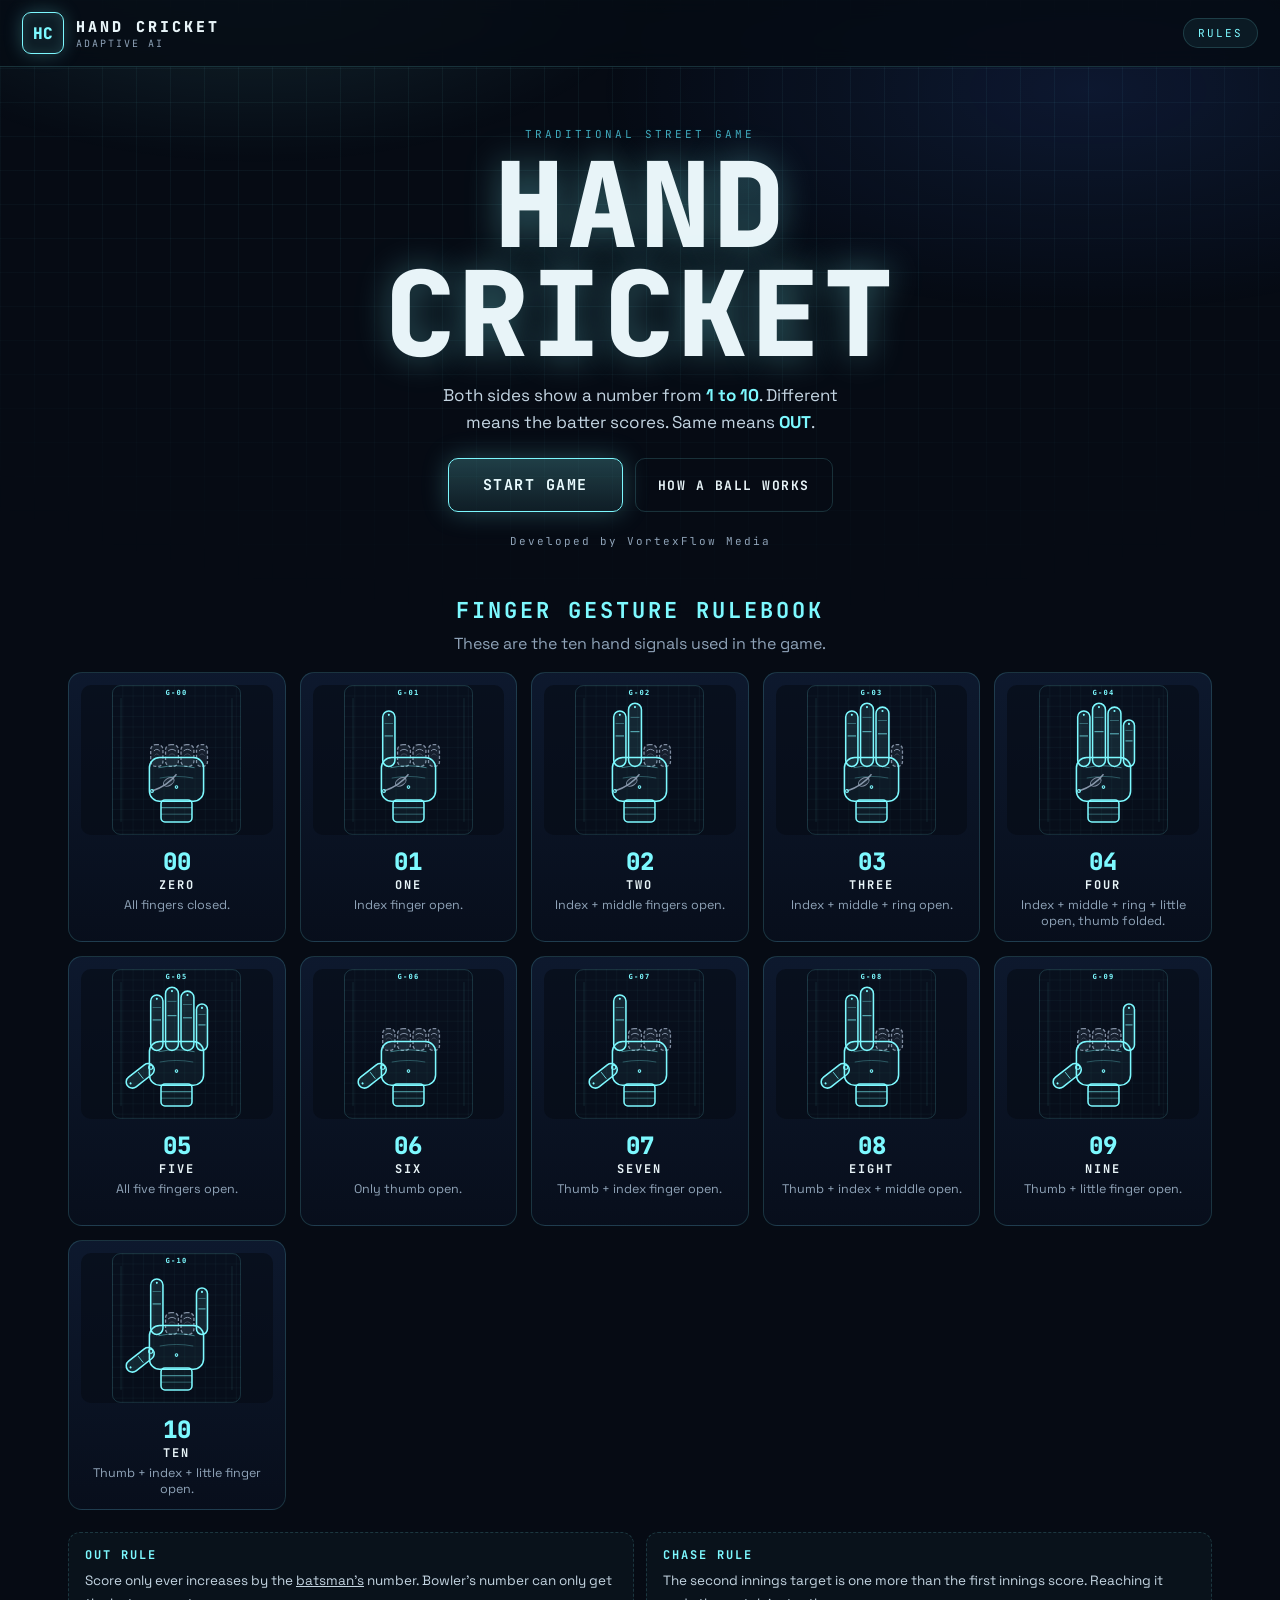
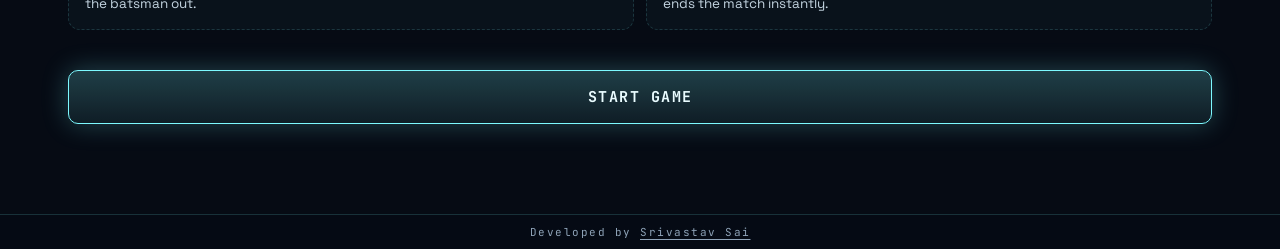
==== commit 87086616: "esdf" ====
--- a/frontend/index.html
+++ b/frontend/index.html
@@ -9,9 +9,6 @@
 <link href="https://fonts.googleapis.com/css2?family=Space+Grotesk:wght@400;500;700&family=JetBrains+Mono:wght@400;700;800&display=swap" rel="stylesheet">
 </head>
 <body>
-<div class="site-strip" aria-label="VortexFlow Media website link">
-  <a class="site-back" href="https://www.vortexflowmedia.site" target="_blank" rel="noopener noreferrer" aria-label="Back to VortexFlow Media website"><span class="site-back-arrow" aria-hidden="true">←</span><span class="site-back-text">VortexFlow Media</span></a>
-</div>
 <div class="bg-grid" aria-hidden="true"></div>
 <div class="bg-glow" aria-hidden="true"></div>
 
@@ -225,8 +222,7 @@
 </main>
 
 <footer class="brand-foot" aria-label="Site credit">
-  <p class="foot-main">Powered by <span class="red-word">Red</span> · <a href="https://www.vortexflowmedia.site" target="_blank" rel="noopener noreferrer">VortexFlow Media</a></p>
-  <p class="foot-dev">Developed by <u>Srivastav Sai</u></p>
+  <p class="foot-dev">Developed by <a class="dev-link" href="https://github.com/srivastavsai-arch" target="_blank" rel="noopener noreferrer">Srivastav Sai</a></p>
 </footer>
 
 <script src="js/input-provider.js"></script>
--- a/frontend/css/style.css
+++ b/frontend/css/style.css
@@ -246,6 +246,7 @@
 .brand-foot .red-word{color:var(--red);font-weight:800;letter-spacing:2px}
 .brand-foot .foot-dev{margin-top:2px;font-size:11px;letter-spacing:1.5px;color:var(--muted)}
 .brand-foot .foot-dev u{text-underline-offset:3px;color:var(--muted)}
+.brand-foot .foot-dev a.dev-link{display:inline;padding:0;border-bottom:none;font-weight:400;letter-spacing:inherit;color:var(--muted);text-decoration:underline;text-underline-offset:3px}
 /* difficulty select. Names only, identity kept via tier colour. */
 .panel.wide{max-width:920px;margin:30px auto}
 .diff-grid{display:grid;grid-template-columns:repeat(3,1fr);gap:14px;margin:24px 0 10px}
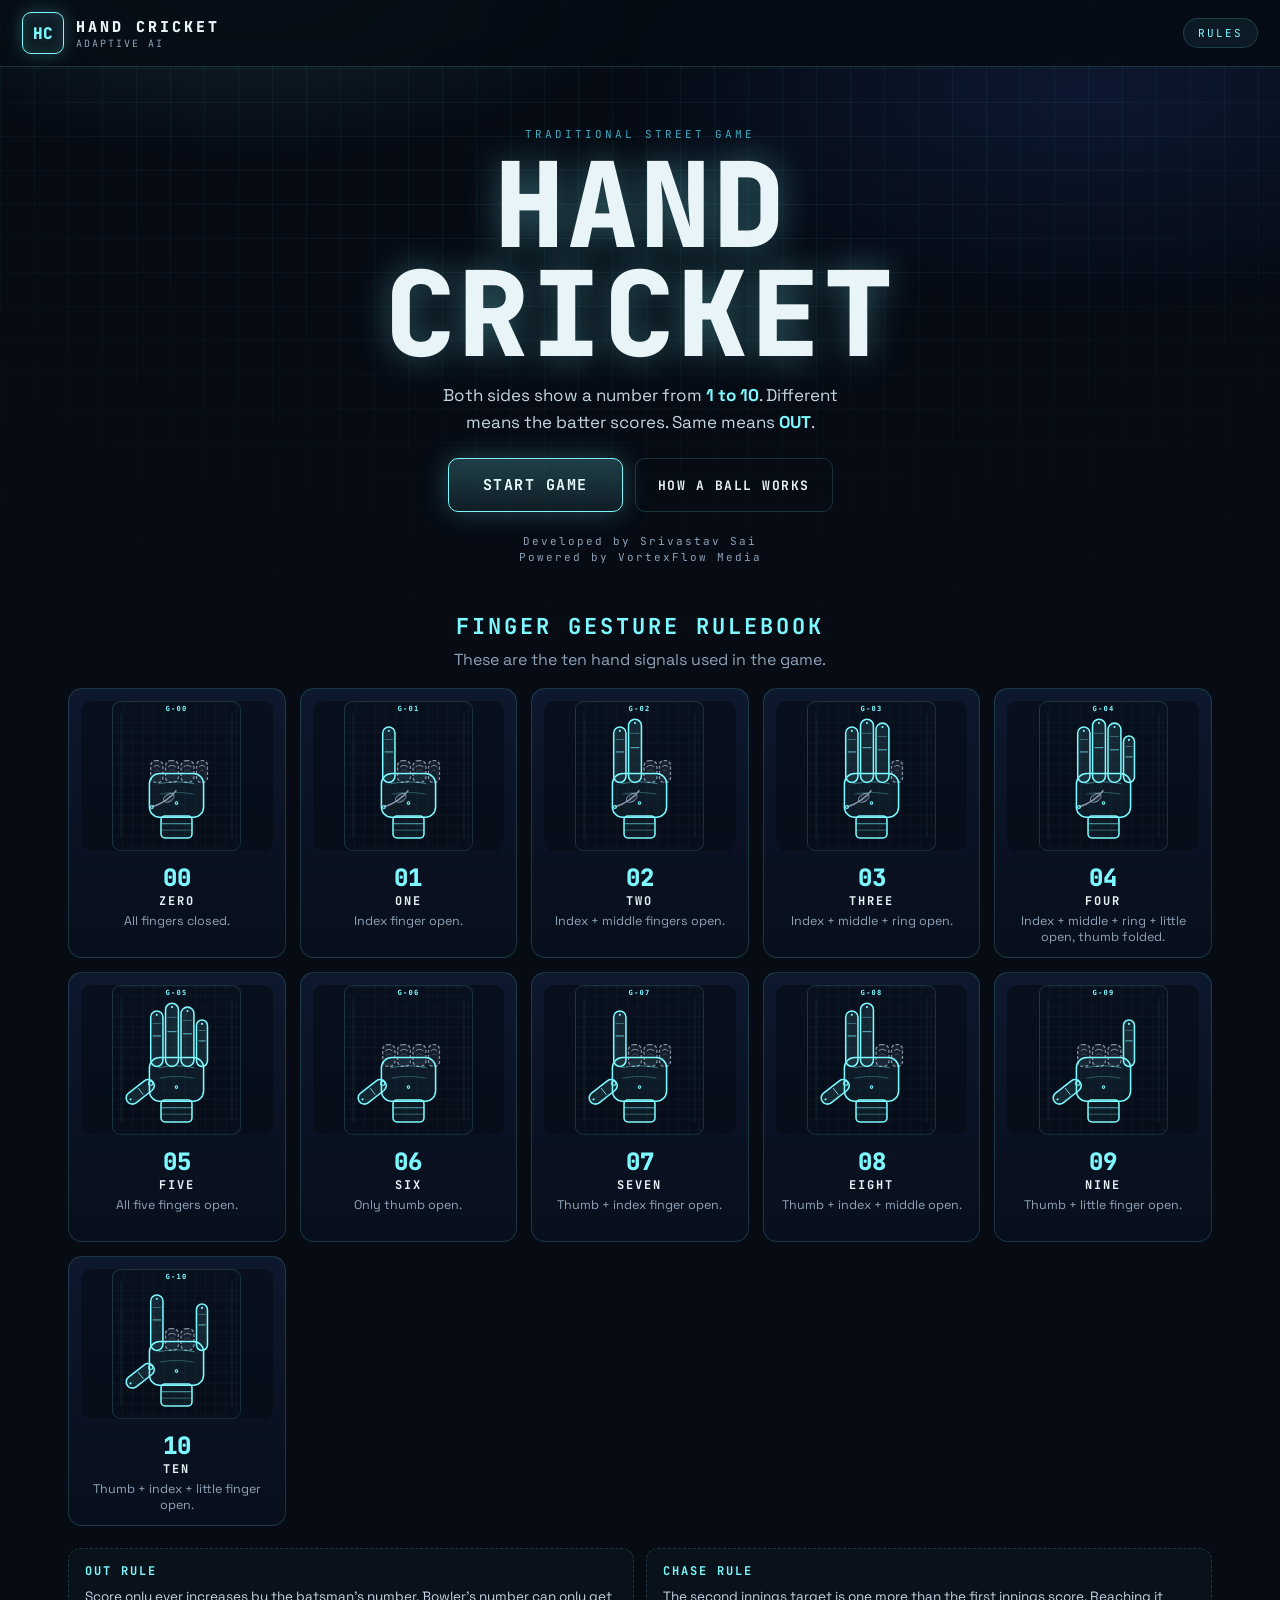
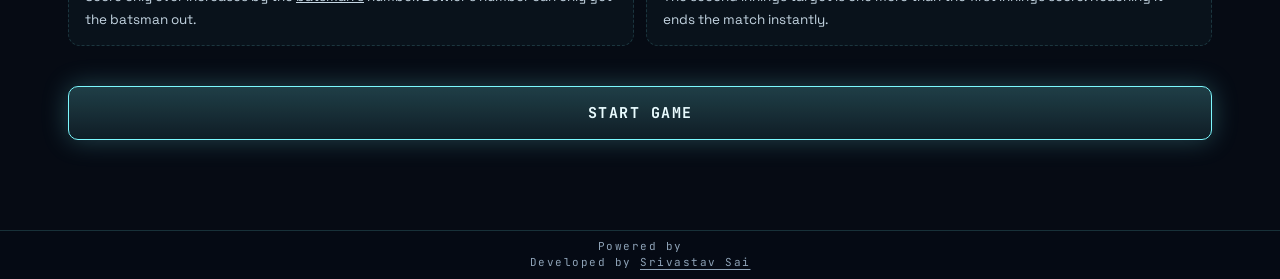
==== commit 641c59b0: "ggb" ====
--- a/frontend/index.html
+++ b/frontend/index.html
@@ -13,13 +13,13 @@
 <div class="bg-glow" aria-hidden="true"></div>
 
 <header class="topbar">
-  <div class="brand">
+  <button id="brandHome" class="brand brand-home" type="button" aria-label="Go to home page">
     <div class="brand-mark">HC</div>
     <div>
       <div class="brand-title">HAND CRICKET</div>
       <div class="brand-sub">ADAPTIVE AI</div>
     </div>
-  </div>
+  </button>
   <div class="phase-pill" id="phasePill">RULES</div>
 </header>
 
@@ -35,7 +35,8 @@
         <button id="btnStart" class="btn primary big">START GAME</button>
         <button id="btnHow" class="btn ghost">HOW A BALL WORKS</button>
       </div>
-      <div class="dev-credit">Developed by VortexFlow Media</div>
+      <div class="dev-credit">Developed by Srivastav Sai</div>
+      <div class="powered-credit">Powered by VortexFlow Media</div>
       <div id="howStrip" class="how-strip hidden">
         <div class="how-card"><span>YOU 07</span><em>vs</em><span>CPU 03</span><b>+7 RUNS</b></div>
         <div class="how-card"><span>YOU 04</span><em>vs</em><span>CPU 09</span><b>+4 RUNS</b></div>
@@ -222,6 +223,7 @@
 </main>
 
 <footer class="brand-foot" aria-label="Site credit">
+  <p class="foot-powered">Powered by</p>
   <p class="foot-dev">Developed by <a class="dev-link" href="https://github.com/srivastavsai-arch" target="_blank" rel="noopener noreferrer">Srivastav Sai</a></p>
 </footer>
 
--- a/frontend/css/style.css
+++ b/frontend/css/style.css
@@ -46,7 +46,8 @@
 /* Hero subtext kept to roughly two lines. Balanced wrapping. */
 .lede{max-width:540px;text-wrap:balance}
 /* Developer credit below the main introductory content. */
-.dev-credit{margin:4px auto 0;font-family:var(--mono);font-size:11px;letter-spacing:2px;color:var(--muted)}
+.dev-credit{margin:4px auto 0;font-family:var(--mono);font-size:11px;letter-spacing:2px;color:var(--muted);text-align:center}
+.powered-credit{margin:2px auto 0;font-family:var(--mono);font-size:11px;letter-spacing:2px;color:var(--muted);text-align:center}
 /* Touch-first controls. Fast tap, no highlight, no selection. */
 button,a,.pad-btn,.diff-card,.g-card,.move-card,.site-back{
   touch-action:manipulation}
@@ -59,6 +60,9 @@
 .topbar{position:sticky;top:0;z-index:5;display:flex;justify-content:space-between;align-items:center;
   padding:12px 22px;border-bottom:1px solid var(--line);background:rgba(6,11,20,.82);backdrop-filter:blur(10px)}
 .brand{display:flex;gap:12px;align-items:center}
+.brand-home{background:none;border:none;padding:0;margin:0;color:inherit;font:inherit;text-align:left;cursor:pointer;border-radius:8px}
+.brand-home:hover .brand-title{color:var(--cyan)}
+.brand-home:focus-visible{outline:2px solid var(--cyan);outline-offset:2px}
 .brand-mark{width:42px;height:42px;display:grid;place-items:center;font-family:var(--mono);font-weight:800;
   border:1px solid var(--cyan);color:var(--cyan);border-radius:9px;background:rgba(125,249,255,.07);
   box-shadow:0 0 18px rgba(125,249,255,.25),inset 0 0 12px rgba(125,249,255,.12)}
@@ -245,6 +249,7 @@
 .brand-foot a:focus-visible{outline:1px solid var(--cyan);outline-offset:3px;border-radius:4px}
 .brand-foot .red-word{color:var(--red);font-weight:800;letter-spacing:2px}
 .brand-foot .foot-dev{margin-top:2px;font-size:11px;letter-spacing:1.5px;color:var(--muted)}
+.brand-foot .foot-powered{margin:0;font-size:11px;letter-spacing:1.5px;color:var(--muted)}
 .brand-foot .foot-dev u{text-underline-offset:3px;color:var(--muted)}
 .brand-foot .foot-dev a.dev-link{display:inline;padding:0;border-bottom:none;font-weight:400;letter-spacing:inherit;color:var(--muted);text-decoration:underline;text-underline-offset:3px}
 /* difficulty select. Names only, identity kept via tier colour. */
@@ -293,8 +298,11 @@
   .kicker{letter-spacing:2px}
   .brand-foot p{font-size:11px}
   .brand-foot .foot-dev{font-size:10px}
+  .brand-foot .foot-powered{font-size:10px}
   .brand-foot a{padding:10px 8px}
+  .brand-foot .foot-dev a.dev-link{padding:0}
   .dev-credit{font-size:10px}
+  .powered-credit{font-size:10px}
   .lede{font-size:14.5px;line-height:1.55}
   /* compact difficulty: tight but tappable */
   .panel.wide{margin:20px auto}
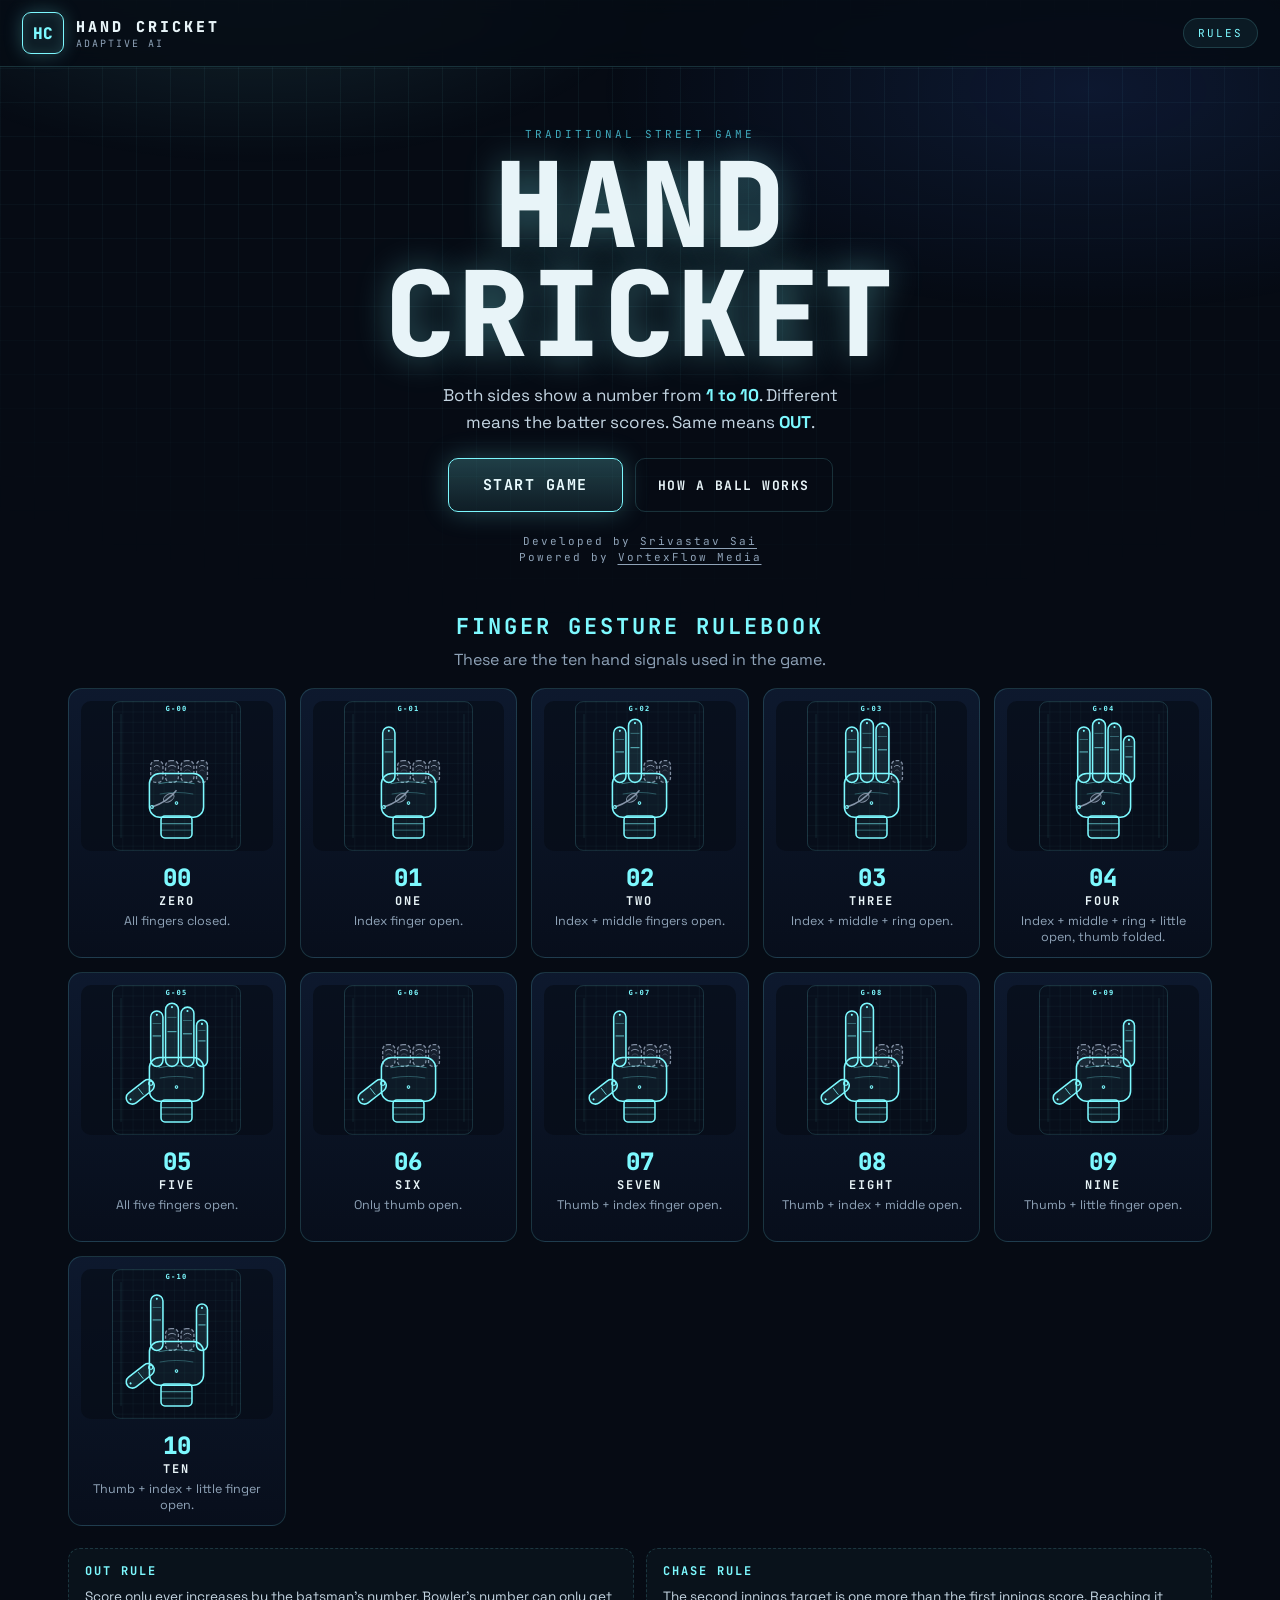
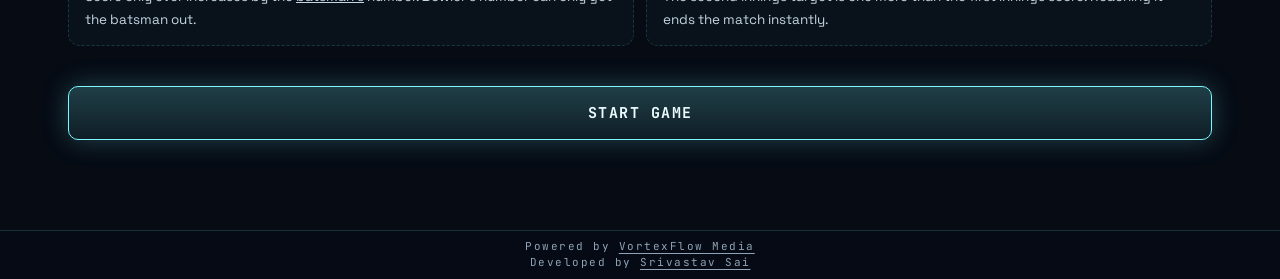
==== commit 9ff2e868: "fgh" ====
--- a/frontend/index.html
+++ b/frontend/index.html
@@ -35,8 +35,8 @@
         <button id="btnStart" class="btn primary big">START GAME</button>
         <button id="btnHow" class="btn ghost">HOW A BALL WORKS</button>
       </div>
-      <div class="dev-credit">Developed by Srivastav Sai</div>
-      <div class="powered-credit">Powered by VortexFlow Media</div>
+      <div class="dev-credit">Developed by <a class="credit-link" href="https://github.com/srivastavsai-arch" target="_blank" rel="noopener noreferrer">Srivastav Sai</a></div>
+      <div class="powered-credit">Powered by <a class="credit-link" href="https://www.vortexflowmedia.site" target="_blank" rel="noopener noreferrer">VortexFlow Media</a></div>
       <div id="howStrip" class="how-strip hidden">
         <div class="how-card"><span>YOU 07</span><em>vs</em><span>CPU 03</span><b>+7 RUNS</b></div>
         <div class="how-card"><span>YOU 04</span><em>vs</em><span>CPU 09</span><b>+4 RUNS</b></div>
@@ -223,7 +223,7 @@
 </main>
 
 <footer class="brand-foot" aria-label="Site credit">
-  <p class="foot-powered">Powered by</p>
+  <p class="foot-powered">Powered by <a class="dev-link" href="https://www.vortexflowmedia.site" target="_blank" rel="noopener noreferrer">VortexFlow Media</a></p>
   <p class="foot-dev">Developed by <a class="dev-link" href="https://github.com/srivastavsai-arch" target="_blank" rel="noopener noreferrer">Srivastav Sai</a></p>
 </footer>
 
--- a/frontend/css/style.css
+++ b/frontend/css/style.css
@@ -48,6 +48,8 @@
 /* Developer credit below the main introductory content. */
 .dev-credit{margin:4px auto 0;font-family:var(--mono);font-size:11px;letter-spacing:2px;color:var(--muted);text-align:center}
 .powered-credit{margin:2px auto 0;font-family:var(--mono);font-size:11px;letter-spacing:2px;color:var(--muted);text-align:center}
+.dev-credit a.credit-link,.powered-credit a.credit-link{color:var(--muted);font-weight:400;letter-spacing:inherit;text-decoration:underline;text-decoration-thickness:1px;text-underline-offset:3px}
+.dev-credit a.credit-link:hover,.powered-credit a.credit-link:hover{color:var(--txt)}
 /* Touch-first controls. Fast tap, no highlight, no selection. */
 button,a,.pad-btn,.diff-card,.g-card,.move-card,.site-back{
   touch-action:manipulation}
@@ -251,7 +253,8 @@
 .brand-foot .foot-dev{margin-top:2px;font-size:11px;letter-spacing:1.5px;color:var(--muted)}
 .brand-foot .foot-powered{margin:0;font-size:11px;letter-spacing:1.5px;color:var(--muted)}
 .brand-foot .foot-dev u{text-underline-offset:3px;color:var(--muted)}
-.brand-foot .foot-dev a.dev-link{display:inline;padding:0;border-bottom:none;font-weight:400;letter-spacing:inherit;color:var(--muted);text-decoration:underline;text-underline-offset:3px}
+.brand-foot a.dev-link{display:inline;padding:0;border-bottom:none;font-weight:400;letter-spacing:inherit;color:var(--muted);text-decoration:underline;text-decoration-thickness:1px;text-underline-offset:3px}
+.brand-foot a.dev-link:hover{color:var(--txt)}
 /* difficulty select. Names only, identity kept via tier colour. */
 .panel.wide{max-width:920px;margin:30px auto}
 .diff-grid{display:grid;grid-template-columns:repeat(3,1fr);gap:14px;margin:24px 0 10px}
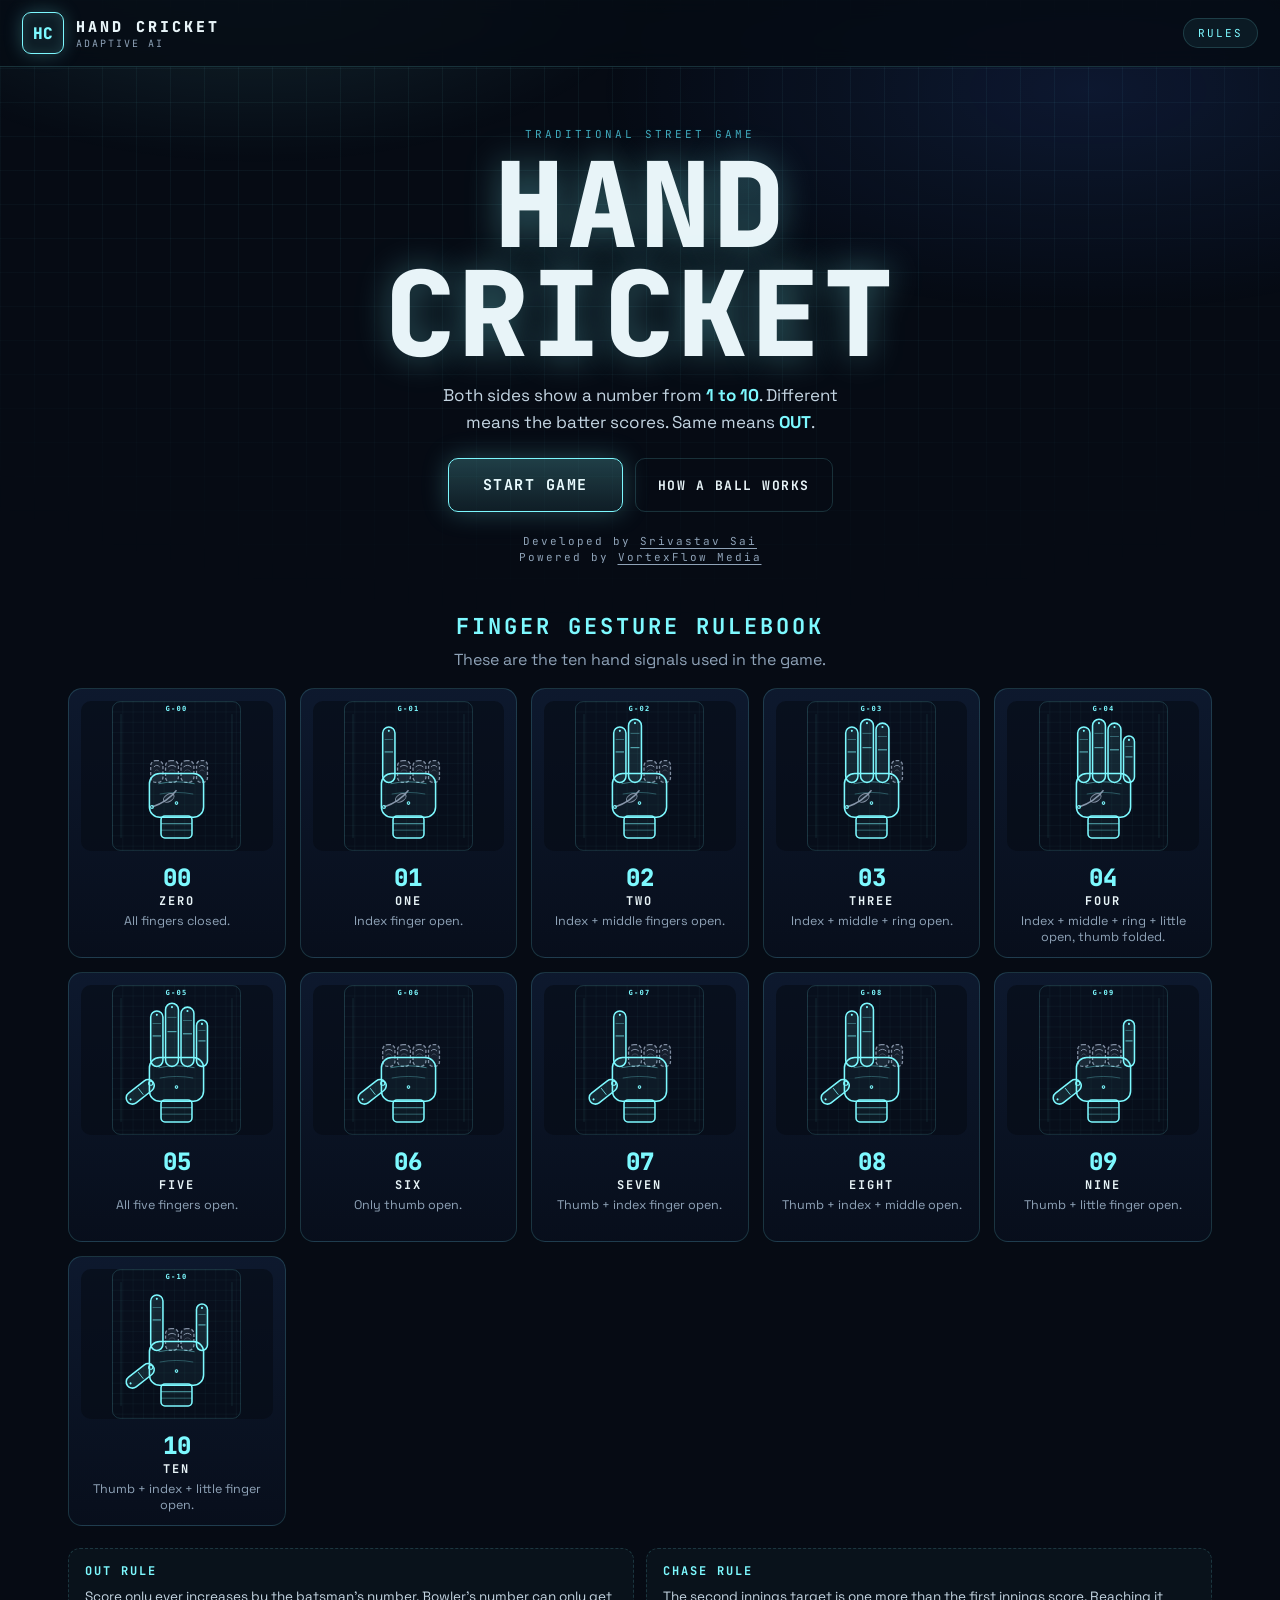
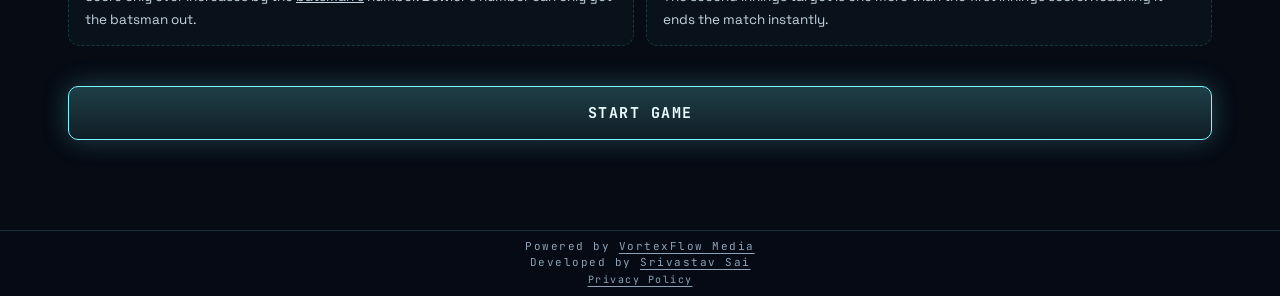
==== commit 30a195bf: "gd" ====
--- a/frontend/index.html
+++ b/frontend/index.html
@@ -179,7 +179,12 @@
     </div>
     <div class="pad-head">
       <h3 id="promptLine">Choose your number</h3>
-      <button id="btnCamera" class="btn ghost small cam-toggle" type="button">📷 Play with Camera</button>
+      <button id="btnCamera" class="cam-toggle cam-premium" type="button" aria-label="Play with camera using hand gestures">
+        <span class="cam-premium-sheen" aria-hidden="true"></span>
+        <svg class="cam-ic cam-ic-left" viewBox="0 0 24 24" fill="none" stroke="currentColor" stroke-width="1.7" stroke-linecap="round" stroke-linejoin="round" aria-hidden="true"><path d="M8.5 7 10 4.5h4L15.5 7"/><rect x="2.5" y="7" width="19" height="13" rx="3"/><circle cx="12" cy="13.2" r="3.4"/><circle cx="12" cy="13.2" r="1.1" fill="currentColor" stroke="none"/><circle cx="18.2" cy="10.2" r="0.9" fill="currentColor" stroke="none"/></svg>
+        <span class="cam-premium-text">Play with Camera<small>Use your hand gestures to play</small></span>
+        <svg class="cam-ic cam-ic-right" viewBox="0 0 24 24" fill="none" stroke="currentColor" stroke-width="1.7" stroke-linecap="round" stroke-linejoin="round" aria-hidden="true"><rect x="7" y="2.5" width="10" height="19" rx="2.6"/><line x1="10.5" y1="5.2" x2="13.5" y2="5.2"/><rect x="9.4" y="8" width="5.2" height="8" rx="1.2"/><circle cx="12" cy="18.4" r="0.9" fill="currentColor" stroke="none"/></svg>
+      </button>
     </div>
     <div id="movePad" class="move-pad"></div>
     <aside class="history below-pad">
@@ -225,6 +230,7 @@
 <footer class="brand-foot" aria-label="Site credit">
   <p class="foot-powered">Powered by <a class="dev-link" href="https://www.vortexflowmedia.site" target="_blank" rel="noopener noreferrer">VortexFlow Media</a></p>
   <p class="foot-dev">Developed by <a class="dev-link" href="https://github.com/srivastavsai-arch" target="_blank" rel="noopener noreferrer">Srivastav Sai</a></p>
+  <p class="foot-privacy"><a class="privacy-link" href="privacy.html">Privacy Policy</a></p>
 </footer>
 
 <script src="js/input-provider.js"></script>
--- a/frontend/css/style.css
+++ b/frontend/css/style.css
@@ -204,6 +204,44 @@
 /* Camera mode. Compact vertical layer above Choose Your Number:
    Camera Preview -> Camera Status/Confirmation -> Choose Your Number. */
 .cam-toggle{margin-top:10px}
+/* Premium Play-with-Camera control. Same trigger, distinct identity:
+   camera icon | display text | phone icon, glass-metal finish. */
+.cam-premium{position:relative;display:inline-flex;align-items:center;justify-content:center;
+  gap:16px;min-width:0;max-width:100%;min-height:56px;margin-left:auto;margin-right:auto;
+  padding:15px 28px;border-radius:15px;cursor:pointer;overflow:hidden;
+  font-family:'Space Grotesk',system-ui,sans-serif;
+  color:var(--txt);background:linear-gradient(135deg,rgba(125,249,255,.14),rgba(20,34,58,.85) 45%,rgba(10,18,33,.92));
+  border:1px solid rgba(125,249,255,.38);
+  box-shadow:0 0 0 1px rgba(6,11,20,.6),0 8px 30px rgba(0,0,0,.45),0 0 22px rgba(125,249,255,.14),inset 0 1px 0 rgba(255,255,255,.09);
+  backdrop-filter:blur(8px);-webkit-backdrop-filter:blur(8px);
+  transition:transform .18s ease,box-shadow .25s ease,border-color .25s ease}
+.cam-premium-sheen{position:absolute;top:-20%;bottom:-20%;left:-30%;width:34%;pointer-events:none;
+  background:linear-gradient(105deg,transparent,rgba(255,255,255,.13) 45%,rgba(125,249,255,.16) 55%,transparent);
+  transform:skewX(-18deg) translateX(-40%);opacity:0}
+.cam-premium:hover{transform:translateY(-1px);border-color:var(--cyan);
+  box-shadow:0 0 0 1px rgba(6,11,20,.6),0 12px 34px rgba(0,0,0,.5),0 0 30px rgba(125,249,255,.28),inset 0 1px 0 rgba(255,255,255,.12)}
+.cam-premium:hover .cam-premium-sheen{opacity:1;animation:sheenSweep 1.1s ease}
+@keyframes sheenSweep{from{transform:skewX(-18deg) translateX(-60%)}to{transform:skewX(-18deg) translateX(560%)}}
+.cam-premium:active{transform:translateY(1px) scale(.985);box-shadow:0 4px 16px rgba(0,0,0,.5),0 0 14px rgba(125,249,255,.16)}
+.cam-premium:focus-visible{outline:2px solid var(--cyan);outline-offset:3px}
+.cam-ic{flex:none;width:30px;height:30px;color:var(--cyan-dim);
+  transition:transform .22s ease,color .25s ease,filter .25s ease}
+.cam-premium:hover .cam-ic{color:var(--cyan)}
+.cam-premium:hover .cam-ic-left{transform:translateX(2px);filter:drop-shadow(0 0 6px rgba(125,249,255,.8))}
+.cam-premium:hover .cam-ic-right{transform:translateX(-2px);filter:drop-shadow(0 0 6px rgba(125,249,255,.8))}
+.cam-premium:active .cam-ic-left{transform:translateX(1px)}
+.cam-premium:active .cam-ic-right{transform:translateX(-1px)}
+.cam-premium-text{display:flex;flex-direction:column;align-items:center;gap:3px;min-width:0;
+  font-weight:700;font-size:15px;letter-spacing:3.5px;text-transform:uppercase;white-space:nowrap;
+  text-shadow:0 0 18px rgba(125,249,255,.25);transition:transform .22s ease}
+.cam-premium:hover .cam-premium-text{transform:translateY(-1px)}
+.cam-premium-text small{font-family:var(--mono);font-weight:400;font-size:9.5px;letter-spacing:2px;
+  text-transform:none;color:var(--muted);text-shadow:none;white-space:nowrap}
+@media(prefers-reduced-motion:reduce){
+  .cam-premium,.cam-ic,.cam-premium-text{transition:none}
+  .cam-premium:hover .cam-premium-sheen{animation:none;opacity:0}
+  .cam-premium:hover{transform:none}
+}
 .btn.small{padding:9px 14px;font-size:11px}
 .cam-panel{border:1px solid var(--line);border-radius:14px;background:rgba(6,11,20,.7);
   padding:14px;margin:12px 0 4px;min-width:0;max-width:100%}
@@ -212,7 +250,7 @@
 .cam-body{display:grid;grid-template-columns:1fr;gap:10px;align-items:start;min-width:0}
 .cam-video-wrap{position:relative;border:1px solid var(--line);border-radius:12px;overflow:hidden;
   background:rgba(6,11,20,.9);aspect-ratio:4/3;width:min(100%,400px,calc(38vh * 1.3333));margin:0 auto;min-width:0}
-.cam-video-wrap video{width:100%;height:100%;object-fit:cover;display:block;transform:scaleX(-1)}
+.cam-video-wrap video{width:100%;height:100%;object-fit:contain;display:block;transform:scaleX(-1);background:rgba(6,11,20,.9)}
 .cam-video-wrap canvas{position:absolute;inset:0;width:100%;height:100%;pointer-events:none}
 .cam-status{display:grid;gap:6px;min-width:0;max-width:560px;width:100%;margin:0 auto;text-align:center}
 .cam-line{font-family:var(--mono);font-size:12px;letter-spacing:1.5px;color:var(--txt);overflow-wrap:break-word}
@@ -255,6 +293,21 @@
 .brand-foot .foot-dev u{text-underline-offset:3px;color:var(--muted)}
 .brand-foot a.dev-link{display:inline;padding:0;border-bottom:none;font-weight:400;letter-spacing:inherit;color:var(--muted);text-decoration:underline;text-decoration-thickness:1px;text-underline-offset:3px}
 .brand-foot a.dev-link:hover{color:var(--txt)}
+.brand-foot .foot-privacy{margin-top:4px;font-size:10px;letter-spacing:1.5px}
+.brand-foot a.privacy-link{display:inline;padding:2px 4px;font-size:10px;font-weight:400;letter-spacing:1.5px;color:var(--muted);text-decoration:underline;text-decoration-thickness:1px;text-underline-offset:3px;border-bottom:none}
+.brand-foot a.privacy-link:hover{color:var(--txt)}
+/* Privacy Policy page. Same cards, type and dark theme as the game. */
+.panel.policy{text-align:left;max-width:860px;margin:24px auto}
+.panel.policy .big-h{text-align:center}
+.panel.policy .muted{text-align:center}
+.policy h2{font-family:var(--mono);font-size:15px;letter-spacing:2px;color:var(--cyan);margin:26px 0 8px;overflow-wrap:break-word}
+.policy p{color:#c4d5e2;font-size:14.5px;line-height:1.75;margin:0 0 10px;overflow-wrap:break-word}
+.policy p b{color:var(--txt)}
+.policy ul{color:#c4d5e2;font-size:14.5px;line-height:1.7;margin:0 0 10px;padding-left:22px}
+.policy ul b{color:var(--txt)}
+.policy a.dev-link{color:var(--cyan);font-weight:700}
+.policy-back{text-align:center;margin:28px 0 4px}
+.policy-back .btn{text-decoration:none;display:inline-block}
 /* difficulty select. Names only, identity kept via tier colour. */
 .panel.wide{max-width:920px;margin:30px auto}
 .diff-grid{display:grid;grid-template-columns:repeat(3,1fr);gap:14px;margin:24px 0 10px}
@@ -326,6 +379,11 @@
   /* game: tighter vertical rhythm on phones */
   .btn.small{padding:10px 14px;font-size:11px;min-height:40px}
   .cam-toggle{margin-top:8px}
+  /* premium camera control: compact mobile edition, same identity */
+  .cam-premium{gap:11px;min-height:52px;padding:12px 18px;border-radius:13px}
+  .cam-ic{width:24px;height:24px}
+  .cam-premium-text{font-size:13px;letter-spacing:2.5px}
+  .cam-premium-text small{font-size:9px;letter-spacing:1.5px}
 }
 @media(max-width:560px){
   .shell{padding:14px 10px 56px}
@@ -354,7 +412,7 @@
   .cam-panel{padding:10px 8px;margin:10px 0 2px}
   .cam-top{gap:8px;margin-bottom:8px}
   .cam-video-wrap{width:min(100%,340px,calc(32vh * 1.3333));aspect-ratio:4/3}
-  .cam-video-wrap video{object-fit:cover}
+  .cam-video-wrap video{object-fit:contain}
   .cam-status{gap:5px;max-width:100%}
   .cam-line{font-size:11px}
   .cam-line.big{font-size:16px}
@@ -398,11 +456,11 @@
   #screen-game:has(#camPanel:not(.hidden)) .cam-panel{padding:10px 8px;margin:8px 0 2px}
   #screen-game.cam-on .cam-video-wrap,
   #screen-game:has(#camPanel:not(.hidden)) .cam-video-wrap{
-    width:min(100%,calc(42vh * 1.3333));max-width:100%;margin:0 auto;
+    width:100%;max-width:100%;margin:0 auto;
     aspect-ratio:4/3;min-height:0}
   #screen-game.cam-on .cam-video-wrap video,
   #screen-game:has(#camPanel:not(.hidden)) .cam-video-wrap video{
-    width:100%;height:100%;object-fit:cover}
+    width:100%;height:100%;object-fit:contain}
   #screen-game.cam-on .cam-status,
   #screen-game:has(#camPanel:not(.hidden)) .cam-status{max-width:100%;gap:5px;margin-top:8px}
   #screen-game.cam-on .history.below-pad,
@@ -463,6 +521,10 @@
   .g-card img{height:48px}
   .g-num{font-size:14px}
   .g-name{font-size:8px}
+  .cam-premium{gap:8px;min-height:50px;padding:11px 14px}
+  .cam-ic{width:20px;height:20px}
+  .cam-premium-text{font-size:12px;letter-spacing:2px}
+  .cam-premium-text small{font-size:8.5px;letter-spacing:1px}
   #screen-game.cam-on .cam-video-wrap,
-  #screen-game:has(#camPanel:not(.hidden)) .cam-video-wrap{width:min(100%,calc(40vh * 1.3333))}
-}
+  #screen-game:has(#camPanel:not(.hidden)) .cam-video-wrap{width:100%;max-width:100%;aspect-ratio:4/3}
+}
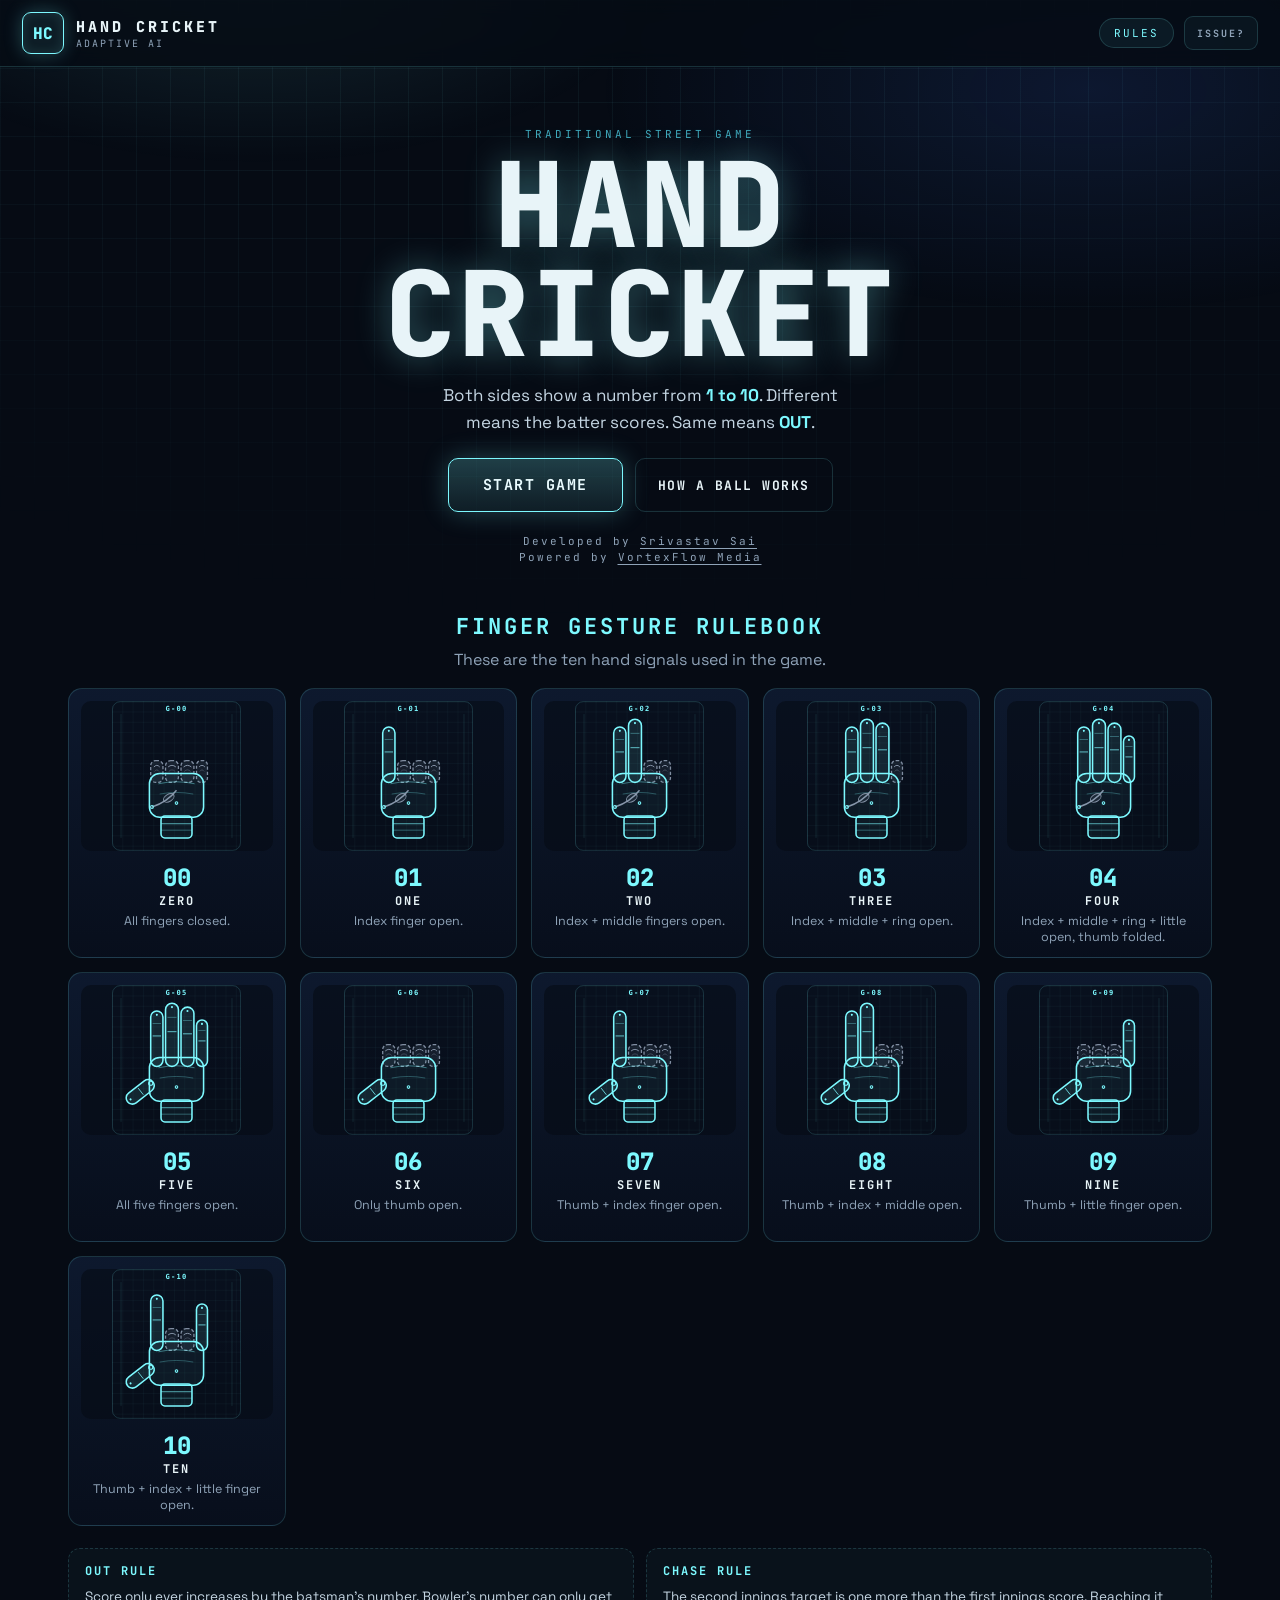
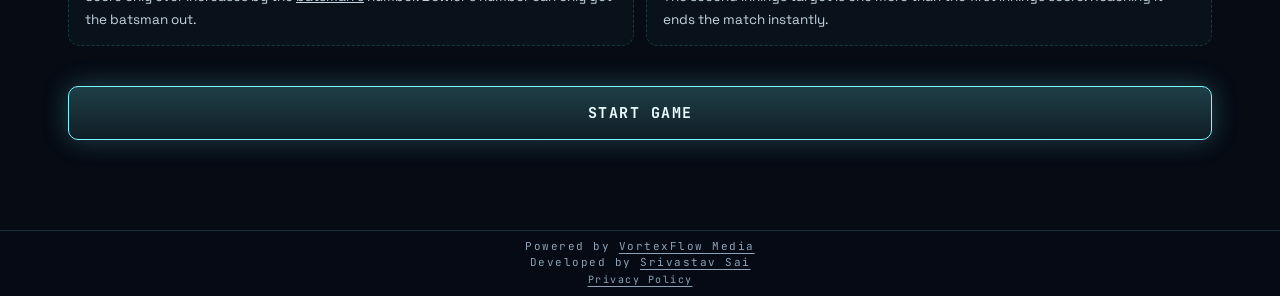
==== commit 23e17f90: "jgfh" ====
--- a/frontend/index.html
+++ b/frontend/index.html
@@ -20,7 +20,10 @@
       <div class="brand-sub">ADAPTIVE AI</div>
     </div>
   </button>
-  <div class="phase-pill" id="phasePill">RULES</div>
+  <div class="topbar-right">
+    <div class="phase-pill" id="phasePill">RULES</div>
+    <a class="report-btn" href="report.html" aria-label="Report an Issue" title="Report an Issue">ISSUE?</a>
+  </div>
 </header>
 
 <main class="shell">
--- a/frontend/css/style.css
+++ b/frontend/css/style.css
@@ -528,3 +528,24 @@
   #screen-game.cam-on .cam-video-wrap,
   #screen-game:has(#camPanel:not(.hidden)) .cam-video-wrap{width:100%;max-width:100%;aspect-ratio:4/3}
 }
+/* Report-an-issue header button. Compact text control beside the phase pill. */
+.topbar-right{display:flex;align-items:center;gap:10px;flex:none;min-width:0}
+.report-btn{flex:none;display:inline-grid;place-items:center;border:1px solid var(--line);border-radius:9px;
+  color:var(--muted);background:rgba(125,249,255,.04);font-family:var(--mono);font-weight:700;
+  font-size:10px;letter-spacing:2px;padding:8px 12px;min-height:34px;text-decoration:none;white-space:nowrap;
+  transition:transform .15s ease,box-shadow .2s ease,border-color .2s ease,color .2s ease}
+.report-btn:hover{color:var(--cyan);border-color:var(--cyan);box-shadow:0 0 18px rgba(125,249,255,.25);transform:translateY(-1px)}
+.report-btn:active{transform:scale(.95)}
+.report-btn:focus-visible{outline:2px solid var(--cyan);outline-offset:2px}
+/* Report an Issue page. Same panel, type and dark theme as the policy page. */
+.report-cards{display:grid;gap:12px;margin:24px 0 6px}
+.report-card{border:1px solid var(--line);border-radius:14px;padding:16px 18px;background:rgba(125,249,255,.03);
+  display:grid;gap:6px;overflow-wrap:break-word}
+.report-card .report-label{font-family:var(--mono);font-size:11px;letter-spacing:3px;color:var(--cyan-dim)}
+.report-card a.report-link{font-family:var(--mono);font-size:15px;font-weight:700;letter-spacing:.5px;color:var(--cyan);
+  text-decoration:underline;text-decoration-thickness:1px;text-underline-offset:4px;overflow-wrap:break-word}
+.report-card a.report-link:hover{color:var(--txt)}
+@media(max-width:600px){
+  .topbar-right{gap:8px}
+  .report-btn{font-size:9px;letter-spacing:1px;padding:7px 10px;min-height:32px;border-radius:8px}
+}
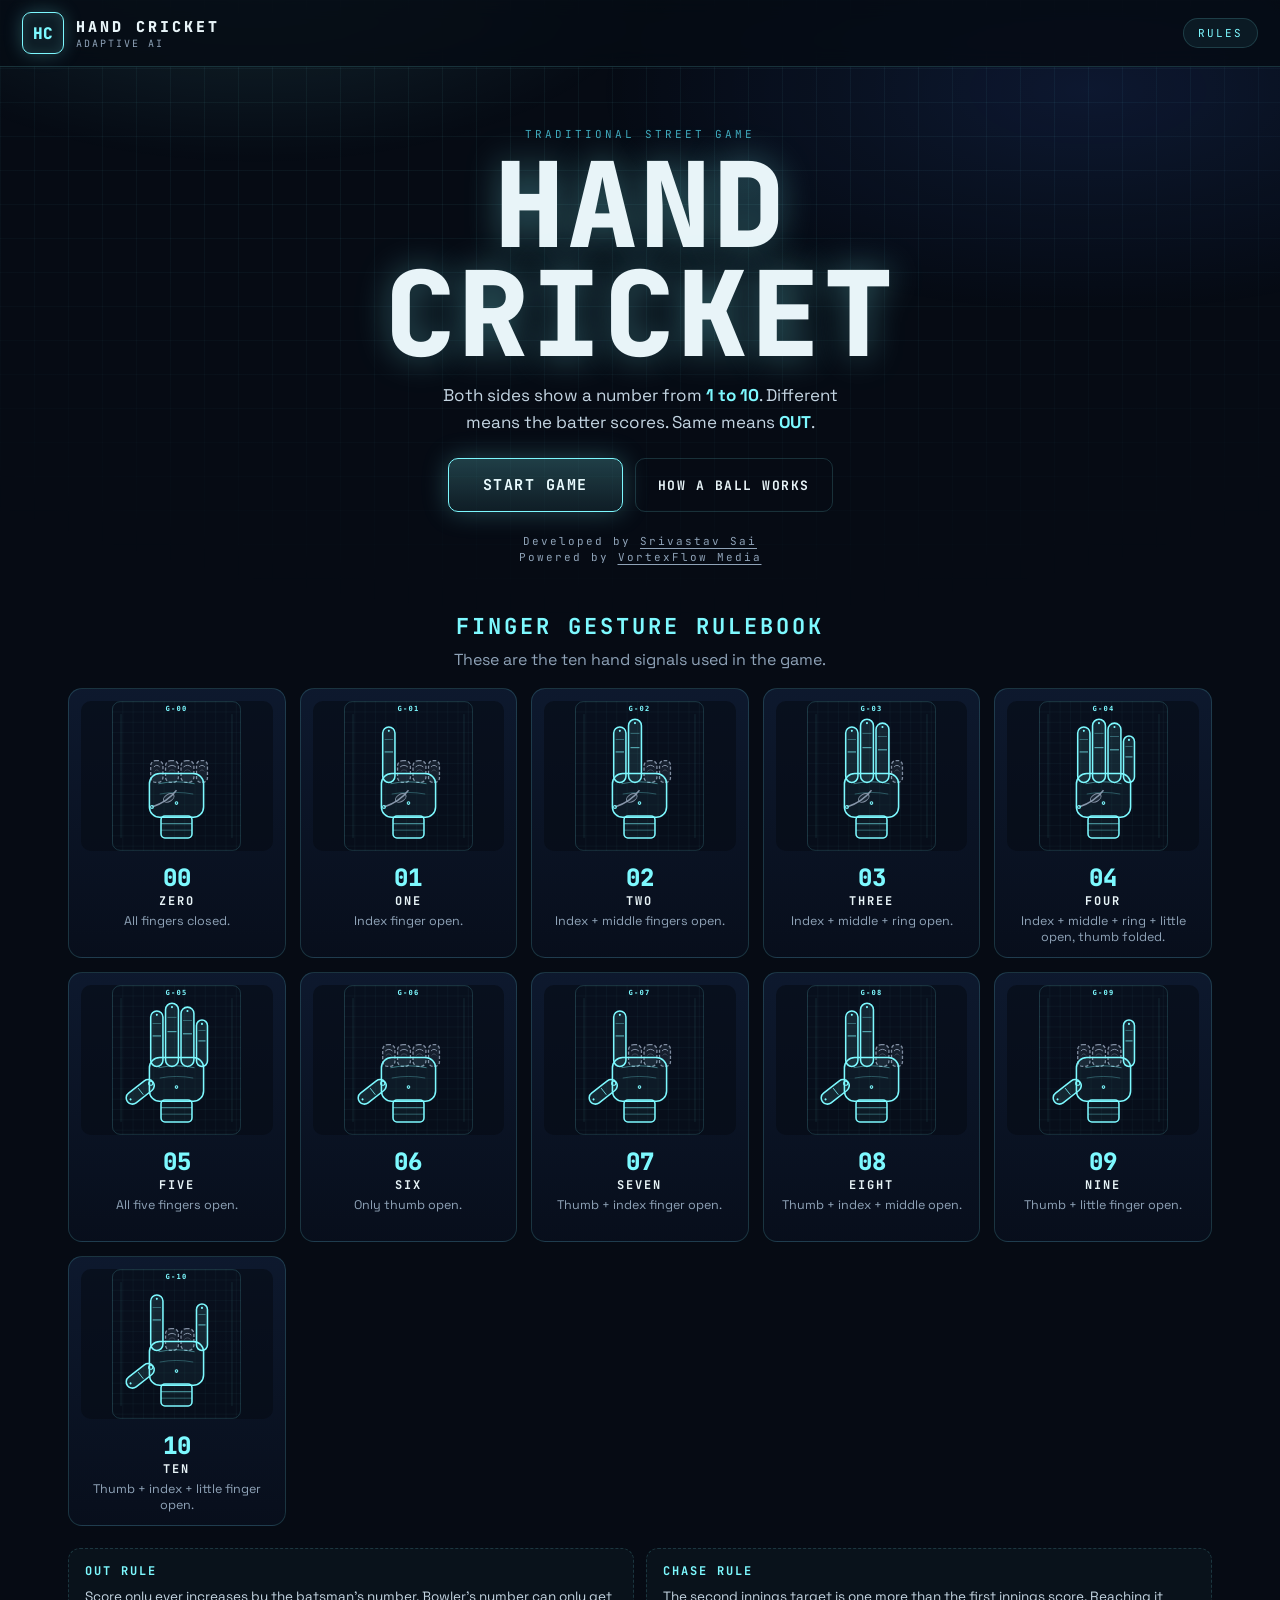
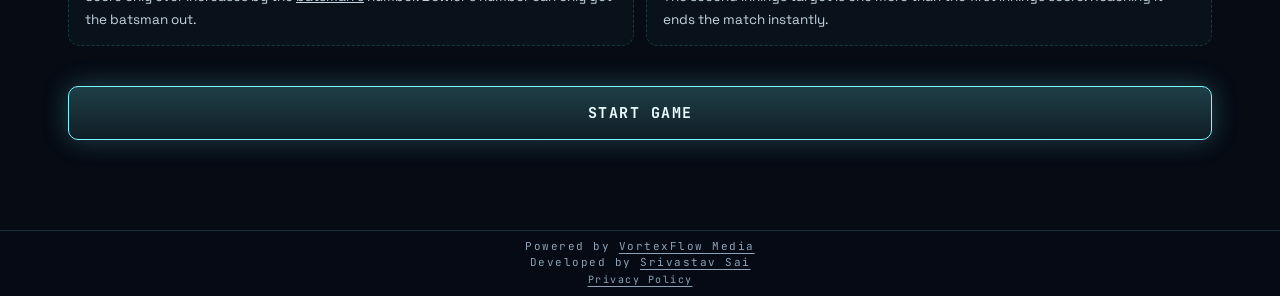
==== commit 981f1ac4: "rollback 1.1" ====
--- a/frontend/index.html
+++ b/frontend/index.html
@@ -20,10 +20,7 @@
       <div class="brand-sub">ADAPTIVE AI</div>
     </div>
   </button>
-  <div class="topbar-right">
-    <div class="phase-pill" id="phasePill">RULES</div>
-    <a class="report-btn" href="report.html" aria-label="Report an Issue" title="Report an Issue">ISSUE?</a>
-  </div>
+  <div class="phase-pill" id="phasePill">RULES</div>
 </header>
 
 <main class="shell">
@@ -240,6 +237,7 @@
 <script src="js/ai-engine.js"></script>
 <script src="js/game.js"></script>
 <script src="js/ui.js"></script>
+<script src="js/gesture-spec.js"></script>
 <script src="js/hand-gestures.js"></script>
 <script src="js/camera-input.js"></script>
 <script src="js/app.js"></script>
--- a/frontend/css/style.css
+++ b/frontend/css/style.css
@@ -528,24 +528,3 @@
   #screen-game.cam-on .cam-video-wrap,
   #screen-game:has(#camPanel:not(.hidden)) .cam-video-wrap{width:100%;max-width:100%;aspect-ratio:4/3}
 }
-/* Report-an-issue header button. Compact text control beside the phase pill. */
-.topbar-right{display:flex;align-items:center;gap:10px;flex:none;min-width:0}
-.report-btn{flex:none;display:inline-grid;place-items:center;border:1px solid var(--line);border-radius:9px;
-  color:var(--muted);background:rgba(125,249,255,.04);font-family:var(--mono);font-weight:700;
-  font-size:10px;letter-spacing:2px;padding:8px 12px;min-height:34px;text-decoration:none;white-space:nowrap;
-  transition:transform .15s ease,box-shadow .2s ease,border-color .2s ease,color .2s ease}
-.report-btn:hover{color:var(--cyan);border-color:var(--cyan);box-shadow:0 0 18px rgba(125,249,255,.25);transform:translateY(-1px)}
-.report-btn:active{transform:scale(.95)}
-.report-btn:focus-visible{outline:2px solid var(--cyan);outline-offset:2px}
-/* Report an Issue page. Same panel, type and dark theme as the policy page. */
-.report-cards{display:grid;gap:12px;margin:24px 0 6px}
-.report-card{border:1px solid var(--line);border-radius:14px;padding:16px 18px;background:rgba(125,249,255,.03);
-  display:grid;gap:6px;overflow-wrap:break-word}
-.report-card .report-label{font-family:var(--mono);font-size:11px;letter-spacing:3px;color:var(--cyan-dim)}
-.report-card a.report-link{font-family:var(--mono);font-size:15px;font-weight:700;letter-spacing:.5px;color:var(--cyan);
-  text-decoration:underline;text-decoration-thickness:1px;text-underline-offset:4px;overflow-wrap:break-word}
-.report-card a.report-link:hover{color:var(--txt)}
-@media(max-width:600px){
-  .topbar-right{gap:8px}
-  .report-btn{font-size:9px;letter-spacing:1px;padding:7px 10px;min-height:32px;border-radius:8px}
-}
